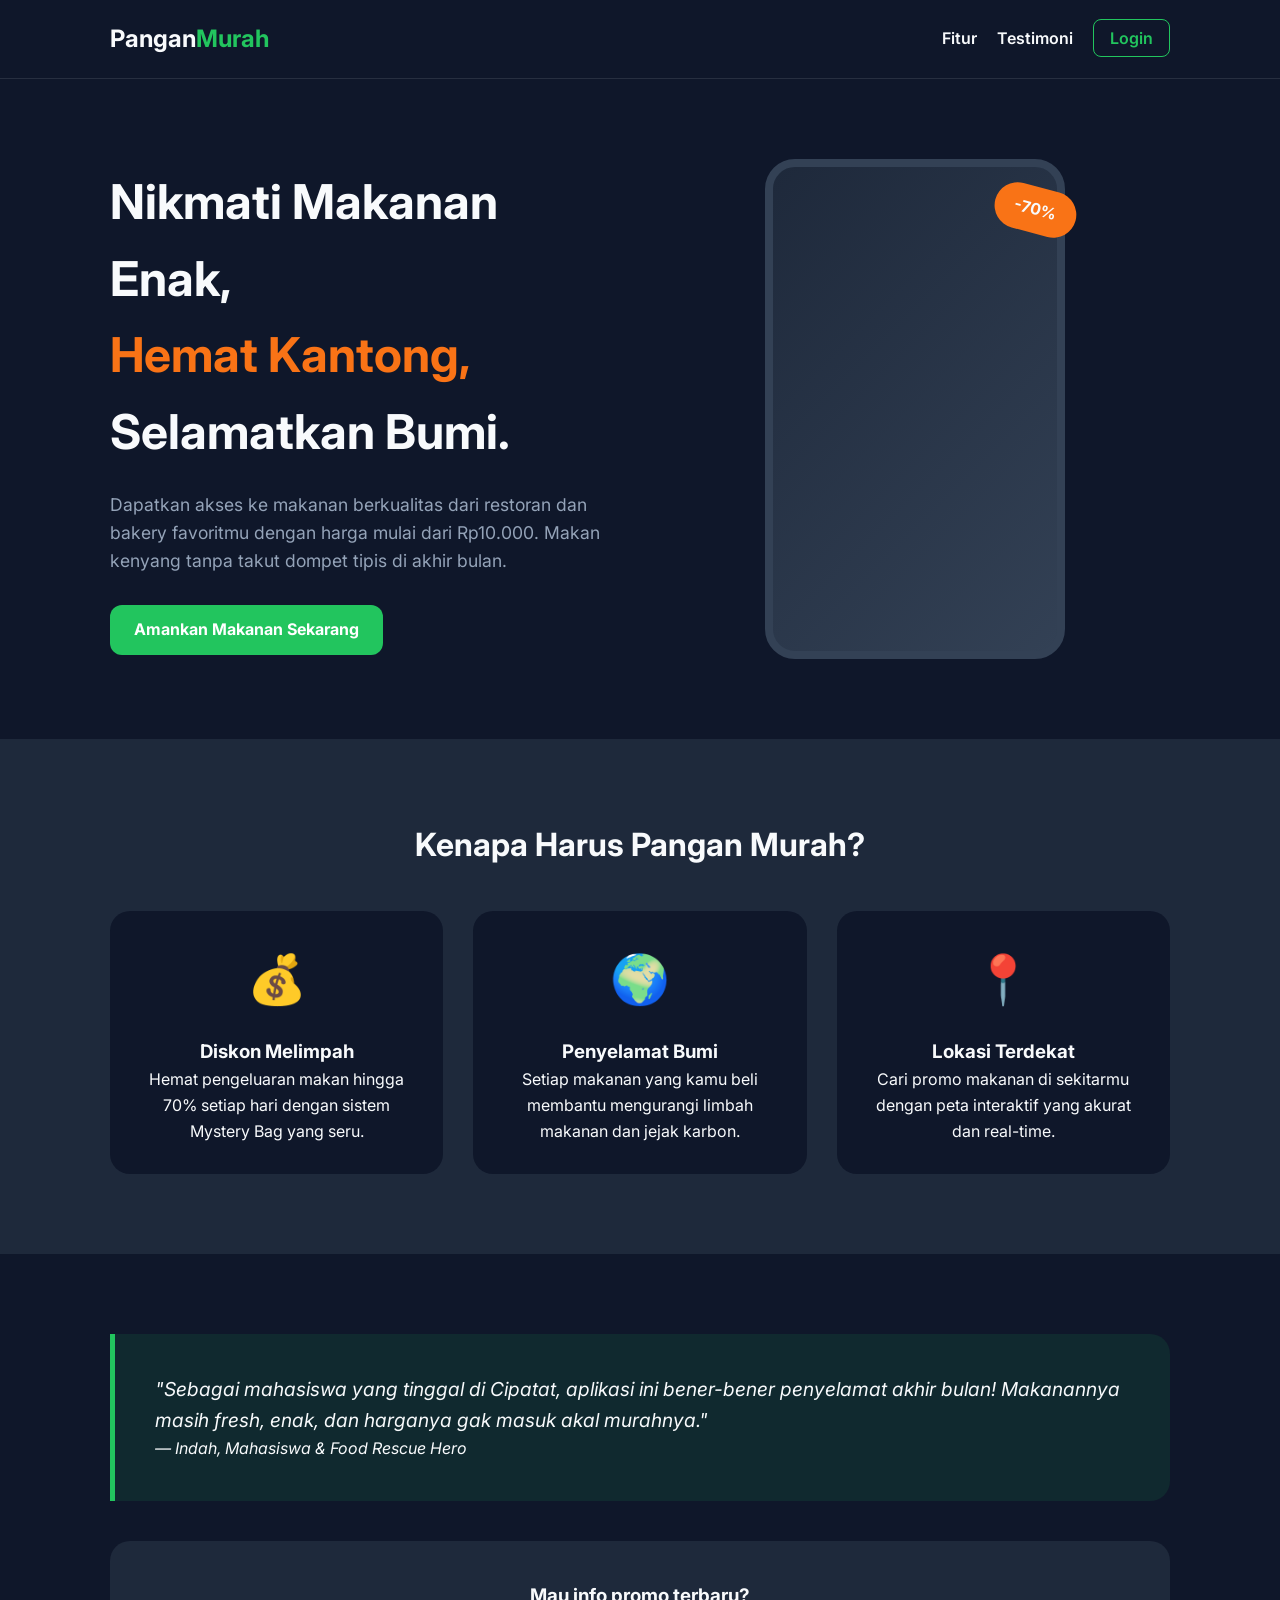
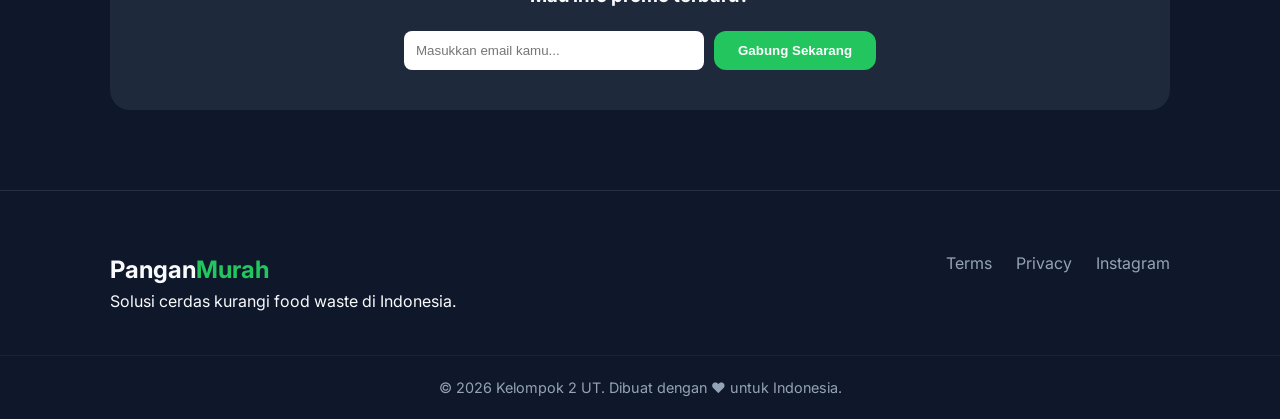
==== index.html @ 74a09ad0 "first commit" ====
<!DOCTYPE html>
<html lang="id">
<head>
    <meta charset="UTF-8">
    <meta name="viewport" content="width=device-width, initial-scale=1.0">
    <title>Pangan Murah | Makan Enak, Hemat, Selamatkan Bumi</title>
    <meta name="description" content="Dapatkan makanan berkualitas dengan diskon hingga 70% dari toko favoritmu.">
    <link rel="preconnect" href="https://fonts.googleapis.com">
    <link rel="preconnect" href="https://fonts.gstatic.com" crossorigin>
    <link href="https://fonts.googleapis.com/css2?family=Inter:wght@400;600;700&display=swap" rel="stylesheet">
    <link rel="stylesheet" href="style.css">
</head>
<body>

    <header>
        <nav class="container">
            <div class="logo">Pangan<span>Murah</span></div>
            <ul>
                <li><a href="#features">Fitur</a></li>
                <li><a href="#testimoni">Testimoni</a></li>
                <li><a href="#" class="btn-outline">Login</a></li>
            </ul>
        </nav>
    </header>

    <main>
        <section class="hero container">
            <div class="hero-content">
                <h1>Nikmati Makanan Enak, <br><span>Hemat Kantong,</span> Selamatkan Bumi.</h1>
                <p>Dapatkan akses ke makanan berkualitas dari restoran dan bakery favoritmu dengan harga mulai dari Rp10.000. Makan kenyang tanpa takut dompet tipis di akhir bulan.</p>
                <div class="hero-cta">
                    <a href="#" class="btn-primary">Amankan Makanan Sekarang</a>
                </div>
            </div>
            <div class="hero-image">
                <div class="image-mockup">
                    <div class="badge-discount">-70%</div>
                </div>
            </div>
        </section>

        <section id="features" class="features-bg">
            <div class="container text-center">
                <h2>Kenapa Harus Pangan Murah?</h2>
                <div class="features-grid">
                    <article class="feature-card">
                        <div class="icon">💰</div>
                        <h3>Diskon Melimpah</h3>
                        <p>Hemat pengeluaran makan hingga 70% setiap hari dengan sistem Mystery Bag yang seru.</p>
                    </article>
                    <article class="feature-card">
                        <div class="icon">🌍</div>
                        <h3>Penyelamat Bumi</h3>
                        <p>Setiap makanan yang kamu beli membantu mengurangi limbah makanan dan jejak karbon.</p>
                    </article>
                    <article class="feature-card">
                        <div class="icon">📍</div>
                        <h3>Lokasi Terdekat</h3>
                        <p>Cari promo makanan di sekitarmu dengan peta interaktif yang akurat dan real-time.</p>
                    </article>
                </div>
            </div>
        </section>

        <section id="testimoni" class="container testimonial-section">
            <div class="testimonial-card">
                <p>"Sebagai mahasiswa yang tinggal di Cipatat, aplikasi ini bener-bener penyelamat akhir bulan! Makanannya masih fresh, enak, dan harganya gak masuk akal murahnya."</p>
                <cite>— Indah, Mahasiswa & Food Rescue Hero</cite>
            </div>
            
            <div class="cta-form">
                <h3>Mau info promo terbaru?</h3>
                <form action="#">
                    <input type="email" placeholder="Masukkan email kamu..." required>
                    <button type="submit" class="btn-primary">Gabung Sekarang</button>
                </form>
            </div>
        </section>
    </main>

    <footer>
        <div class="container footer-content">
            <div class="footer-info">
                <p class="logo">Pangan<span>Murah</span></p>
                <p>Solusi cerdas kurangi food waste di Indonesia.</p>
            </div>
            <div class="footer-links">
                <a href="#">Terms</a>
                <a href="#">Privacy</a>
                <a href="#">Instagram</a>
            </div>
        </div>
        <div class="copyright text-center">
            &copy; 2026 Kelompok 2 UT. Dibuat dengan ❤️ untuk Indonesia.
        </div>
    </footer>

</body>
</html>
---- style.css ----
/* --- Root Variables (Design System) --- */
:root {
    --primary: #22C55E;   /* Rescue Green */
    --secondary: #F97316; /* Fresh Orange */
    --dark: #0F172A;      /* Charcoal */
    --surface: #1E293B;   /* Slate */
    --text-light: #F8FAFC;
    --text-muted: #94A3B8;
}

/* --- Basic Reset --- */
* {
    margin: 0;
    padding: 0;
    box-sizing: border-box; 
}

html {
    scroll-behavior: smooth;
}

body {
    font-family: 'Inter', sans-serif;
    background-color: var(--dark);
    color: var(--text-light);
    line-height: 1.6;
}

.container {
    max-width: 1100px;
    margin: 0 auto;
    padding: 0 20px;
}

.text-center { text-align: center; }

/* --- Navigation --- */
header {
    padding: 20px 0;
    border-bottom: 1px solid rgba(255,255,255,0.1);
}

nav {
    display: flex;
    justify-content: space-between;
    align-items: center;
}

.logo {
    font-size: 1.5rem;
    font-weight: 700;
}

.logo span { color: var(--primary); }

nav ul {
    display: flex;
    list-style: none;
    gap: 20px;
}

nav a {
    color: var(--text-light);
    text-decoration: none;
    font-weight: 600;
}

/* --- Buttons --- */
.btn-primary {
    background-color: var(--primary);
    color: white;
    padding: 12px 24px;
    border-radius: 12px;
    text-decoration: none;
    font-weight: 700;
    display: inline-block;
    transition: 0.3s;
    border: none;
}

.btn-primary:hover { background-color: #16a34a; }

.btn-outline {
    border: 1px solid var(--primary);
    color: var(--primary);
    padding: 8px 16px;
    border-radius: 8px;
    text-decoration: none;
}

/* --- Hero Section --- */
.hero {
    display: flex;
    align-items: center;
    padding: 80px 20px;
    gap: 40px;
    flex-wrap: wrap;
}

.hero-content { flex: 1; min-width: 300px; }

.hero-content h1 {
    font-size: 3rem;
    margin-bottom: 20px;
}

.hero-content h1 span { color: var(--secondary); }

.hero-content p {
    font-size: 1.1rem;
    color: var(--text-muted);
    margin-bottom: 30px;
}

.hero-image {
    flex: 1;
    display: flex;
    justify-content: center;
}

.image-mockup {
    width: 300px;
    height: 500px;
    background: linear-gradient(135deg, var(--surface), #334155);
    border-radius: 30px;
    position: relative;
    border: 8px solid #334155;
}

.badge-discount {
    position: absolute;
    top: 20px;
    right: -20px;
    background: var(--secondary);
    padding: 10px 20px;
    border-radius: 50px;
    font-weight: bold;
    transform: rotate(15deg);
}

/* --- Features Section --- */
.features-bg {
    background-color: var(--surface);
    padding: 80px 0;
}

h2 { font-size: 2rem; margin-bottom: 40px; }

.features-grid {
    display: grid;
    grid-template-columns: repeat(auto-fit, minmax(250px, 1fr));
    gap: 30px;
}

.feature-card {
    background: var(--dark);
    padding: 30px;
    border-radius: 20px;
    transition: transform 0.3s;
}

.feature-card:hover { transform: translateY(-10px); }

.feature-card .icon { font-size: 3rem; margin-bottom: 20px; }

/* --- Testimonial & Form --- */
.testimonial-section { padding: 80px 20px; }

.testimonial-card {
    background: rgba(34, 197, 94, 0.1);
    border-left: 5px solid var(--primary);
    padding: 40px;
    margin-bottom: 40px;
    border-radius: 0 20px 20px 0;
}

.testimonial-card p { font-style: italic; font-size: 1.2rem; }

.cta-form {
    background: var(--surface);
    padding: 40px;
    border-radius: 20px;
    text-align: center;
}

.cta-form form {
    margin-top: 20px;
    display: flex;
    gap: 10px;
    justify-content: center;
    flex-wrap: wrap;
}

.cta-form input {
    padding: 12px;
    border-radius: 8px;
    border: none;
    width: 300px;
}

/* --- Footer --- */
footer {
    border-top: 1px solid rgba(255,255,255,0.1);
    padding: 60px 0 20px;
}

.footer-content {
    display: flex;
    justify-content: space-between;
    flex-wrap: wrap;
    gap: 30px;
    margin-bottom: 40px;
}

.footer-links a {
    color: var(--text-muted);
    text-decoration: none;
    margin-left: 20px;
}

.copyright {
    border-top: 1px solid rgba(255,255,255,0.05);
    padding-top: 20px;
    color: var(--text-muted);
    font-size: 0.9rem;
}

/* --- Responsive Layout (Media Query) --- */
@media (max-width: 768px) {
    .hero-content h1 { font-size: 2rem; }
    nav ul { display: none; } /* Mobile Menu simple */
    .hero { padding: 40px 20px; text-align: center; }
    .footer-content { justify-content: center; text-align: center; }
}
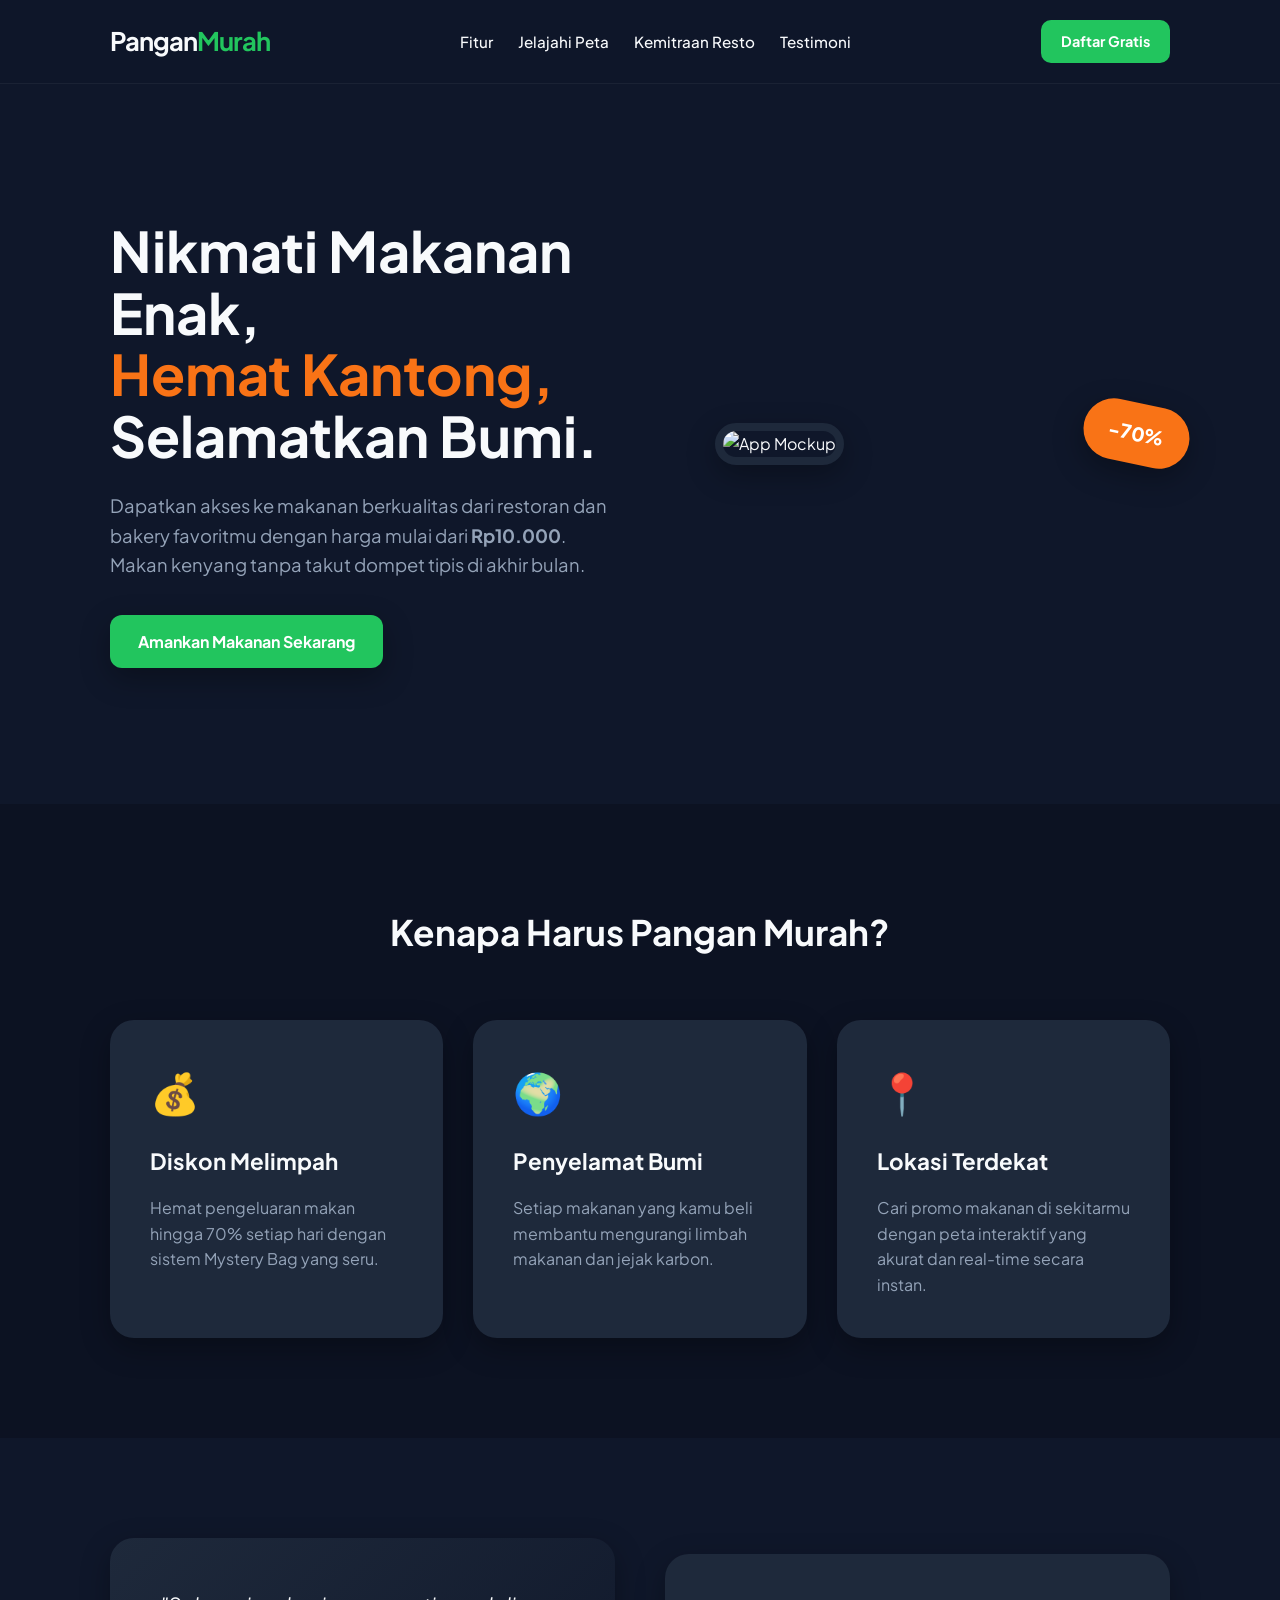
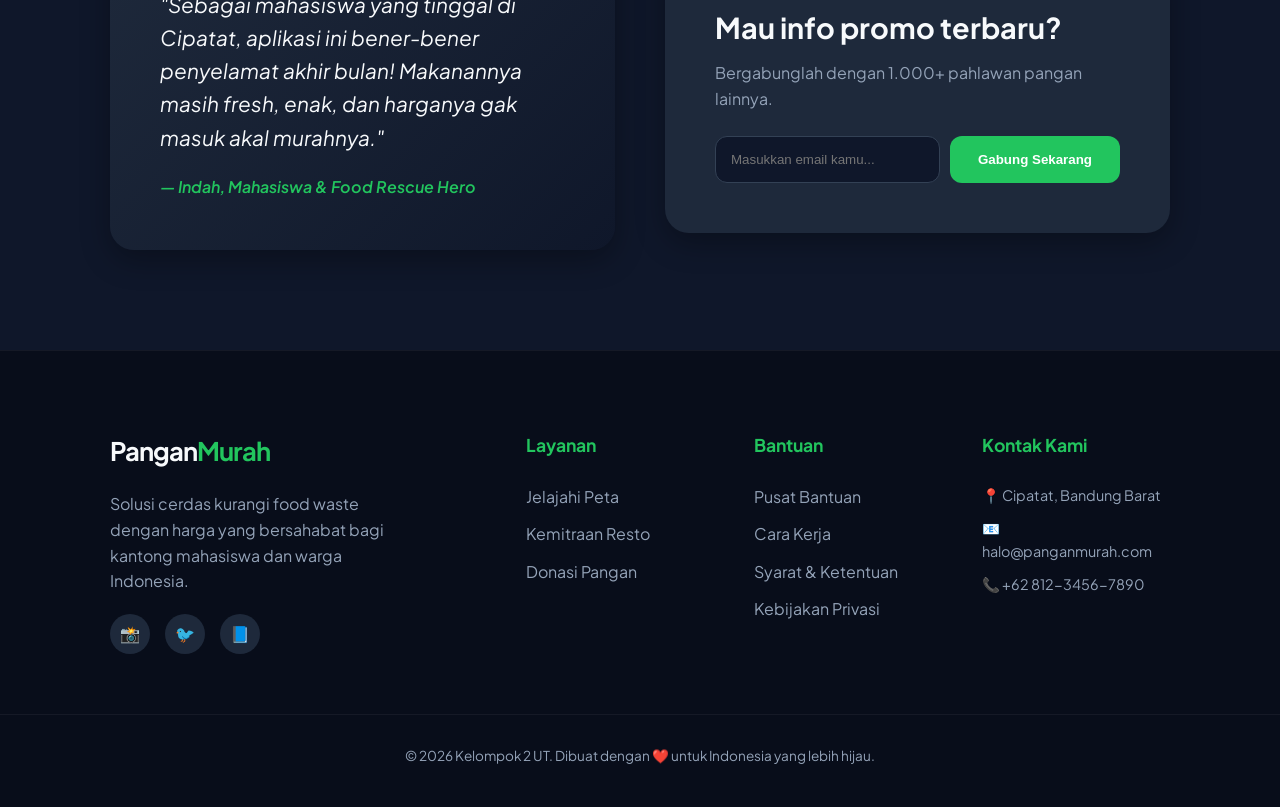
==== commit 5896eb31: "update landing page" ====
--- a/index.html
+++ b/index.html
@@ -4,73 +4,76 @@
     <meta charset="UTF-8">
     <meta name="viewport" content="width=device-width, initial-scale=1.0">
     <title>Pangan Murah | Makan Enak, Hemat, Selamatkan Bumi</title>
-    <meta name="description" content="Dapatkan makanan berkualitas dengan diskon hingga 70% dari toko favoritmu.">
+    <meta name="description" content="Solusi cerdas penyelamat makanan surplus untuk mahasiswa dan pahlawan lingkungan.">
     <link rel="preconnect" href="https://fonts.googleapis.com">
     <link rel="preconnect" href="https://fonts.gstatic.com" crossorigin>
-    <link href="https://fonts.googleapis.com/css2?family=Inter:wght@400;600;700&display=swap" rel="stylesheet">
+    <link href="https://fonts.googleapis.com/css2?family=Plus+Jakarta+Sans:wght@400;600;700&display=swap" rel="stylesheet">
     <link rel="stylesheet" href="style.css">
 </head>
 <body>
-
     <header>
         <nav class="container">
             <div class="logo">Pangan<span>Murah</span></div>
-            <ul>
+            <ul class="nav-links">
                 <li><a href="#features">Fitur</a></li>
+                <li><a href="map.html">Jelajahi Peta</a></li>
+                <li><a href="partnership.html">Kemitraan Resto</a></li>
                 <li><a href="#testimoni">Testimoni</a></li>
-                <li><a href="#" class="btn-outline">Login</a></li>
             </ul>
+            <div class="nav-auth">
+                <a href="register.html" class="btn-primary">Daftar Gratis</a>
+            </div>
         </nav>
     </header>
 
     <main>
         <section class="hero container">
             <div class="hero-content">
-                <h1>Nikmati Makanan Enak, <br><span>Hemat Kantong,</span> Selamatkan Bumi.</h1>
-                <p>Dapatkan akses ke makanan berkualitas dari restoran dan bakery favoritmu dengan harga mulai dari Rp10.000. Makan kenyang tanpa takut dompet tipis di akhir bulan.</p>
+                <h1>Nikmati Makanan Enak, <br><span class="highlight">Hemat Kantong,</span> Selamatkan Bumi.</h1>
+                <p>Dapatkan akses ke makanan berkualitas dari restoran dan bakery favoritmu dengan harga mulai dari <strong>Rp10.000</strong>. Makan kenyang tanpa takut dompet tipis di akhir bulan.</p>
                 <div class="hero-cta">
-                    <a href="#" class="btn-primary">Amankan Makanan Sekarang</a>
+                    <a href="#" class="btn-primary shadow">Amankan Makanan Sekarang</a>
                 </div>
             </div>
             <div class="hero-image">
-                <div class="image-mockup">
-                    <div class="badge-discount">-70%</div>
-                </div>
+                <img src="https://images.unsplash.com/photo-1512152272829-e3139592d56f?auto=format&fit=crop&w=500&q=80" alt="App Mockup" class="main-img shadow">
+                <div class="badge-discount shadow">-70%</div>
             </div>
         </section>
 
         <section id="features" class="features-bg">
             <div class="container text-center">
-                <h2>Kenapa Harus Pangan Murah?</h2>
+                <h2 class="section-title">Kenapa Harus Pangan Murah?</h2>
                 <div class="features-grid">
-                    <article class="feature-card">
+                    <article class="feature-card shadow">
                         <div class="icon">💰</div>
                         <h3>Diskon Melimpah</h3>
                         <p>Hemat pengeluaran makan hingga 70% setiap hari dengan sistem Mystery Bag yang seru.</p>
                     </article>
-                    <article class="feature-card">
+                    <article class="feature-card shadow">
                         <div class="icon">🌍</div>
                         <h3>Penyelamat Bumi</h3>
                         <p>Setiap makanan yang kamu beli membantu mengurangi limbah makanan dan jejak karbon.</p>
                     </article>
-                    <article class="feature-card">
+                    <article class="feature-card shadow">
                         <div class="icon">📍</div>
                         <h3>Lokasi Terdekat</h3>
-                        <p>Cari promo makanan di sekitarmu dengan peta interaktif yang akurat dan real-time.</p>
+                        <p>Cari promo makanan di sekitarmu dengan peta interaktif yang akurat dan real-time secara instan.</p>
                     </article>
                 </div>
             </div>
         </section>
 
         <section id="testimoni" class="container testimonial-section">
-            <div class="testimonial-card">
+            <div class="testimonial-card shadow">
                 <p>"Sebagai mahasiswa yang tinggal di Cipatat, aplikasi ini bener-bener penyelamat akhir bulan! Makanannya masih fresh, enak, dan harganya gak masuk akal murahnya."</p>
                 <cite>— Indah, Mahasiswa & Food Rescue Hero</cite>
             </div>
             
-            <div class="cta-form">
+            <div class="cta-form shadow">
                 <h3>Mau info promo terbaru?</h3>
-                <form action="#">
+                <p>Bergabunglah dengan 1.000+ pahlawan pangan lainnya.</p>
+                <form action="#" class="form-group">
                     <input type="email" placeholder="Masukkan email kamu..." required>
                     <button type="submit" class="btn-primary">Gabung Sekarang</button>
                 </form>
@@ -79,21 +82,47 @@
     </main>
 
     <footer>
-        <div class="container footer-content">
-            <div class="footer-info">
-                <p class="logo">Pangan<span>Murah</span></p>
-                <p>Solusi cerdas kurangi food waste di Indonesia.</p>
-            </div>
-            <div class="footer-links">
-                <a href="#">Terms</a>
-                <a href="#">Privacy</a>
-                <a href="#">Instagram</a>
+    <div class="container footer-grid">
+        <div class="footer-brand">
+            <div class="logo">Pangan<span>Murah</span></div>
+            <p>Solusi cerdas kurangi food waste dengan harga yang bersahabat bagi kantong mahasiswa dan warga Indonesia.</p>
+            <div class="social-icons">
+                <a href="#"><span>📸</span></a> <a href="#"><span>🐦</span></a>
+                <a href="#"><span>📘</span></a>
             </div>
         </div>
-        <div class="copyright text-center">
-            &copy; 2026 Kelompok 2 UT. Dibuat dengan ❤️ untuk Indonesia.
+
+        <div class="footer-links-group">
+            <h4>Layanan</h4>
+            <ul>
+                <li><a href="map.html">Jelajahi Peta</a></li>
+                <li><a href="partnership.html">Kemitraan Resto</a></li>
+                <li><a href="#">Donasi Pangan</a></li>
+            </ul>
         </div>
-    </footer>
+
+        <div class="footer-links-group">
+            <h4>Bantuan</h4>
+            <ul>
+                <li><a href="#">Pusat Bantuan</a></li>
+                <li><a href="#">Cara Kerja</a></li>
+                <li><a href="#">Syarat & Ketentuan</a></li>
+                <li><a href="#">Kebijakan Privasi</a></li>
+            </ul>
+        </div>
+
+        <div class="footer-links-group">
+            <h4>Kontak Kami</h4>
+            <p>📍 Cipatat, Bandung Barat</p>
+            <p>📧 halo@panganmurah.com</p>
+            <p>📞 +62 812-3456-7890</p>
+        </div>
+    </div>
+
+    <div class="footer-bottom text-center">
+        <p>&copy; 2026 Kelompok 2 UT. Dibuat dengan ❤️ untuk Indonesia yang lebih hijau.</p>
+    </div>
+</footer>
 
 </body>
 </html>
--- a/style.css
+++ b/style.css
@@ -1,9 +1,9 @@
-/* --- Root Variables (Design System) --- */
+/* --- Root Variables (Design System Pangan Murah) --- */
 :root {
     --primary: #22C55E;   /* Rescue Green */
     --secondary: #F97316; /* Fresh Orange */
-    --dark: #0F172A;      /* Charcoal */
-    --surface: #1E293B;   /* Slate */
+    --dark: #0F172A;      /* Dark Slate */
+    --surface: #1E293B;   /* Card Background */
     --text-light: #F8FAFC;
     --text-muted: #94A3B8;
 }
@@ -12,7 +12,7 @@
 * {
     margin: 0;
     padding: 0;
-    box-sizing: border-box; 
+    box-sizing: border-box;
 }
 
 html {
@@ -20,10 +20,11 @@
 }
 
 body {
-    font-family: 'Inter', sans-serif;
+    font-family: 'Plus Jakarta Sans', sans-serif;
     background-color: var(--dark);
     color: var(--text-light);
     line-height: 1.6;
+    overflow-x: hidden;
 }
 
 .container {
@@ -33,11 +34,16 @@
 }
 
 .text-center { text-align: center; }
+.shadow { box-shadow: 0 10px 30px rgba(0,0,0,0.3); }
 
 /* --- Navigation --- */
 header {
     padding: 20px 0;
-    border-bottom: 1px solid rgba(255,255,255,0.1);
+    background-color: rgba(15, 23, 42, 0.9);
+    position: sticky;
+    top: 0;
+    z-index: 1000;
+    border-bottom: 1px solid rgba(255,255,255,0.05);
 }
 
 nav {
@@ -46,189 +52,431 @@
     align-items: center;
 }
 
+/* Container Navigasi */
+nav {
+    display: flex;
+    justify-content: space-between;
+    align-items: center;
+    padding: 15px 0;
+}
+
+.nav-links {
+    display: flex;
+    list-style: none;
+    gap: 30px; /* Jarak antar menu */
+}
+
+.nav-links a {
+    text-decoration: none;
+    color: var(--text-muted);
+    font-weight: 500;
+    font-size: 0.95rem;
+    transition: 0.3s;
+}
+
+.nav-links a:hover {
+    color: var(--primary);
+}
+
+/* Bagian Tombol Kanan */
+.nav-auth {
+    display: flex;
+    align-items: center;
+    gap: 15px;
+}
+
+.btn-login {
+    text-decoration: none;
+    color: white;
+    font-weight: 600;
+    padding: 10px 20px;
+    transition: 0.3s;
+}
+
+.btn-login:hover {
+    color: var(--primary);
+}
+
+/* Tombol Daftar di Navbar (Versi lebih kecil) */
+nav .btn-primary {
+    padding: 10px 20px;
+    font-size: 0.9rem;
+    border-radius: 10px;
+}
+
 .logo {
-    font-size: 1.5rem;
+    font-size: 1.6rem;
     font-weight: 700;
+    letter-spacing: -1px;
 }
 
 .logo span { color: var(--primary); }
 
-nav ul {
+.nav-links {
     display: flex;
     list-style: none;
-    gap: 20px;
-}
-
-nav a {
+    gap: 25px;
+    align-items: center;
+}
+
+.nav-links a {
     color: var(--text-light);
     text-decoration: none;
-    font-weight: 600;
-}
+    font-weight: 500;
+    font-size: 0.95rem;
+    transition: color 0.3s;
+}
+
+.nav-links a:hover { color: var(--primary); }
 
 /* --- Buttons --- */
 .btn-primary {
     background-color: var(--primary);
     color: white;
-    padding: 12px 24px;
+    padding: 14px 28px;
     border-radius: 12px;
     text-decoration: none;
     font-weight: 700;
     display: inline-block;
-    transition: 0.3s;
+    transition: all 0.3s;
     border: none;
-}
-
-.btn-primary:hover { background-color: #16a34a; }
+    cursor: pointer;
+}
+
+.btn-primary:hover {
+    background-color: #16a34a;
+    transform: translateY(-2px);
+}
 
 .btn-outline {
     border: 1px solid var(--primary);
     color: var(--primary);
-    padding: 8px 16px;
-    border-radius: 8px;
-    text-decoration: none;
+    padding: 10px 20px;
+    border-radius: 10px;
+    text-decoration: none;
+    transition: 0.3s;
+}
+
+.btn-outline:hover {
+    background-color: var(--primary);
+    color: white;
 }
 
 /* --- Hero Section --- */
 .hero {
     display: flex;
     align-items: center;
-    padding: 80px 20px;
-    gap: 40px;
-    flex-wrap: wrap;
-}
-
-.hero-content { flex: 1; min-width: 300px; }
+    padding: 100px 20px;
+    gap: 60px;
+    min-height: 80vh;
+}
+
+.hero-content { flex: 1.2; }
 
 .hero-content h1 {
-    font-size: 3rem;
-    margin-bottom: 20px;
-}
-
-.hero-content h1 span { color: var(--secondary); }
+    font-size: 3.5rem;
+    line-height: 1.1;
+    margin-bottom: 25px;
+}
+
+.highlight { color: var(--secondary); }
 
 .hero-content p {
-    font-size: 1.1rem;
-    color: var(--text-muted);
-    margin-bottom: 30px;
+    font-size: 1.15rem;
+    color: var(--text-muted);
+    margin-bottom: 35px;
+    max-width: 500px;
 }
 
 .hero-image {
     flex: 1;
-    display: flex;
-    justify-content: center;
-}
-
-.image-mockup {
-    width: 300px;
-    height: 500px;
-    background: linear-gradient(135deg, var(--surface), #334155);
-    border-radius: 30px;
     position: relative;
-    border: 8px solid #334155;
+}
+
+.main-img {
+    width: 100%;
+    border-radius: 24px;
+    border: 8px solid var(--surface);
 }
 
 .badge-discount {
     position: absolute;
-    top: 20px;
+    top: -20px;
     right: -20px;
     background: var(--secondary);
-    padding: 10px 20px;
+    color: white;
+    padding: 15px 25px;
     border-radius: 50px;
-    font-weight: bold;
-    transform: rotate(15deg);
+    font-weight: 800;
+    font-size: 1.2rem;
+    transform: rotate(12deg);
 }
 
 /* --- Features Section --- */
 .features-bg {
-    background-color: var(--surface);
-    padding: 80px 0;
-}
-
-h2 { font-size: 2rem; margin-bottom: 40px; }
+    background-color: #0c1222;
+    padding: 100px 0;
+}
+
+.section-title {
+    font-size: 2.2rem;
+    margin-bottom: 60px;
+}
 
 .features-grid {
     display: grid;
-    grid-template-columns: repeat(auto-fit, minmax(250px, 1fr));
+    grid-template-columns: repeat(auto-fit, minmax(280px, 1fr));
     gap: 30px;
 }
 
 .feature-card {
-    background: var(--dark);
-    padding: 30px;
-    border-radius: 20px;
+    background: var(--surface);
+    padding: 40px;
+    border-radius: 24px;
+    text-align: left;
     transition: transform 0.3s;
 }
 
-.feature-card:hover { transform: translateY(-10px); }
-
-.feature-card .icon { font-size: 3rem; margin-bottom: 20px; }
+.feature-card:hover {
+    transform: translateY(-10px);
+    border: 1px solid var(--primary);
+}
+
+.feature-card .icon {
+    font-size: 2.5rem;
+    margin-bottom: 20px;
+}
+
+.feature-card h3 {
+    margin-bottom: 15px;
+    font-size: 1.4rem;
+}
+
+.feature-card p {
+    color: var(--text-muted);
+}
 
 /* --- Testimonial & Form --- */
-.testimonial-section { padding: 80px 20px; }
+.testimonial-section {
+    padding: 100px 20px;
+    display: grid;
+    grid-template-columns: 1fr 1fr;
+    gap: 50px;
+    align-items: center;
+}
 
 .testimonial-card {
-    background: rgba(34, 197, 94, 0.1);
-    border-left: 5px solid var(--primary);
-    padding: 40px;
-    margin-bottom: 40px;
-    border-radius: 0 20px 20px 0;
-}
-
-.testimonial-card p { font-style: italic; font-size: 1.2rem; }
+    background: linear-gradient(135deg, var(--surface), var(--dark));
+    padding: 50px;
+    border-radius: 24px;
+    position: relative;
+}
+
+.testimonial-card p {
+    font-style: italic;
+    font-size: 1.3rem;
+    margin-bottom: 20px;
+}
+
+.testimonial-card cite {
+    color: var(--primary);
+    font-weight: 600;
+    display: block;
+}
 
 .cta-form {
     background: var(--surface);
-    padding: 40px;
-    border-radius: 20px;
-    text-align: center;
-}
-
-.cta-form form {
-    margin-top: 20px;
+    padding: 50px;
+    border-radius: 24px;
+}
+
+.cta-form h3 { font-size: 1.8rem; margin-bottom: 10px; }
+.cta-form p { color: var(--text-muted); margin-bottom: 25px; }
+
+.form-group {
     display: flex;
     gap: 10px;
+}
+
+.form-group input {
+    flex: 1;
+    padding: 15px;
+    border-radius: 12px;
+    border: 1px solid #334155;
+    background: #0f172a;
+    color: white;
+}
+
+/* --- Footer v2.0 Styling --- */
+footer {
+    background: #080d1a;
+    padding: 80px 0 40px;
+    border-top: 1px solid rgba(255, 255, 255, 0.05);
+    color: var(--text-light);
+}
+
+.footer-grid {
+    display: grid;
+    grid-template-columns: 2fr 1fr 1fr 1fr;
+    gap: 40px;
+    margin-bottom: 60px;
+}
+
+.footer-brand p {
+    color: var(--text-muted);
+    margin: 20px 0;
+    max-width: 300px;
+}
+
+.footer-links-group h4 {
+    font-size: 1.1rem;
+    margin-bottom: 25px;
+    color: var(--primary);
+}
+
+.footer-links-group ul {
+    list-style: none;
+    padding: 0;
+}
+
+.footer-links-group ul li {
+    margin-bottom: 12px;
+}
+
+.footer-links-group ul li a {
+    text-decoration: none;
+    color: var(--text-muted);
+    transition: 0.3s;
+}
+
+.footer-links-group ul li a:hover {
+    color: var(--primary);
+    padding-left: 5px;
+}
+
+.footer-links-group p {
+    color: var(--text-muted);
+    font-size: 0.9rem;
+    margin-bottom: 10px;
+}
+
+.social-icons {
+    display: flex;
+    gap: 15px;
+}
+
+.social-icons a {
+    text-decoration: none;
+    background: var(--surface);
+    width: 40px;
+    height: 40px;
+    display: flex;
+    align-items: center;
     justify-content: center;
-    flex-wrap: wrap;
-}
-
-.cta-form input {
-    padding: 12px;
-    border-radius: 8px;
-    border: none;
-    width: 300px;
-}
-
-/* --- Footer --- */
-footer {
-    border-top: 1px solid rgba(255,255,255,0.1);
-    padding: 60px 0 20px;
-}
-
-.footer-content {
-    display: flex;
-    justify-content: space-between;
-    flex-wrap: wrap;
-    gap: 30px;
-    margin-bottom: 40px;
-}
-
-.footer-links a {
-    color: var(--text-muted);
-    text-decoration: none;
-    margin-left: 20px;
-}
-
-.copyright {
-    border-top: 1px solid rgba(255,255,255,0.05);
-    padding-top: 20px;
-    color: var(--text-muted);
-    font-size: 0.9rem;
-}
-
-/* --- Responsive Layout (Media Query) --- */
+    border-radius: 50%;
+    transition: 0.3s;
+}
+
+.social-icons a:hover {
+    background: var(--primary);
+    transform: translateY(-3px);
+}
+
+.footer-bottom {
+    padding-top: 30px;
+    border-top: 1px solid rgba(255, 255, 255, 0.05);
+    font-size: 0.85rem;
+    color: var(--text-muted);
+}
+
+/* Responsive Mobile */
 @media (max-width: 768px) {
-    .hero-content h1 { font-size: 2rem; }
-    nav ul { display: none; } /* Mobile Menu simple */
-    .hero { padding: 40px 20px; text-align: center; }
-    .footer-content { justify-content: center; text-align: center; }
+    .footer-grid {
+        grid-template-columns: 1fr;
+        text-align: center;
+    }
+    .footer-brand p {
+        margin: 20px auto;
+    }
+    .social-icons {
+        justify-content: center;
+    }
+}
+
+/* --- Responsive (Mobile) --- */
+@media (max-width: 992px) {
+    .hero { flex-direction: column; text-align: center; padding: 60px 20px; }
+    .hero-content h1 { font-size: 2.5rem; }
+    .hero-content p { margin: 0 auto 30px; }
+    .testimonial-section { grid-template-columns: 1fr; }
+    .form-group { flex-direction: column; }
+    .nav-links { display: none; }
+}
+
+/* --- Optimized Responsive Breakpoints --- */
+
+/* Tablet & Mobile Landscape */
+@media (max-width: 992px) {
+    .hero {
+        flex-direction: column-reverse; /* Gambar di atas, teks di bawah */
+        text-align: center;
+        padding: 40px 20px;
+        gap: 30px;
+    }
+
+    .hero-content h1 {
+        font-size: 2.5rem;
+    }
+
+    .hero-content p {
+        margin: 0 auto 30px;
+    }
+
+    .testimonial-section {
+        grid-template-columns: 1fr; /* Menumpuk vertikal */
+        gap: 30px;
+    }
+
+    .nav-links {
+        display: none; /* Sembunyikan menu desktop, bisa diganti hamburger menu nanti */
+    }
+}
+
+/* Smartphone Portrait (Layar sangat kecil) */
+@media (max-width: 576px) {
+    .hero-content h1 {
+        font-size: 2rem;
+    }
+
+    .badge-discount {
+        padding: 8px 16px;
+        font-size: 1rem;
+        right: 10px;
+        top: 10px;
+    }
+
+    .form-group {
+        flex-direction: column; /* Input dan tombol jadi atas-bawah */
+    }
+
+    .form-group input {
+        width: 100%;
+    }
+
+    .feature-card {
+        padding: 25px;
+    }
+
+    .footer-content {
+        flex-direction: column;
+        text-align: center;
+    }
+
+    .footer-links {
+        margin-top: 20px;
+    }
+
+    .footer-links a {
+        margin: 0 10px;
+    }
 }
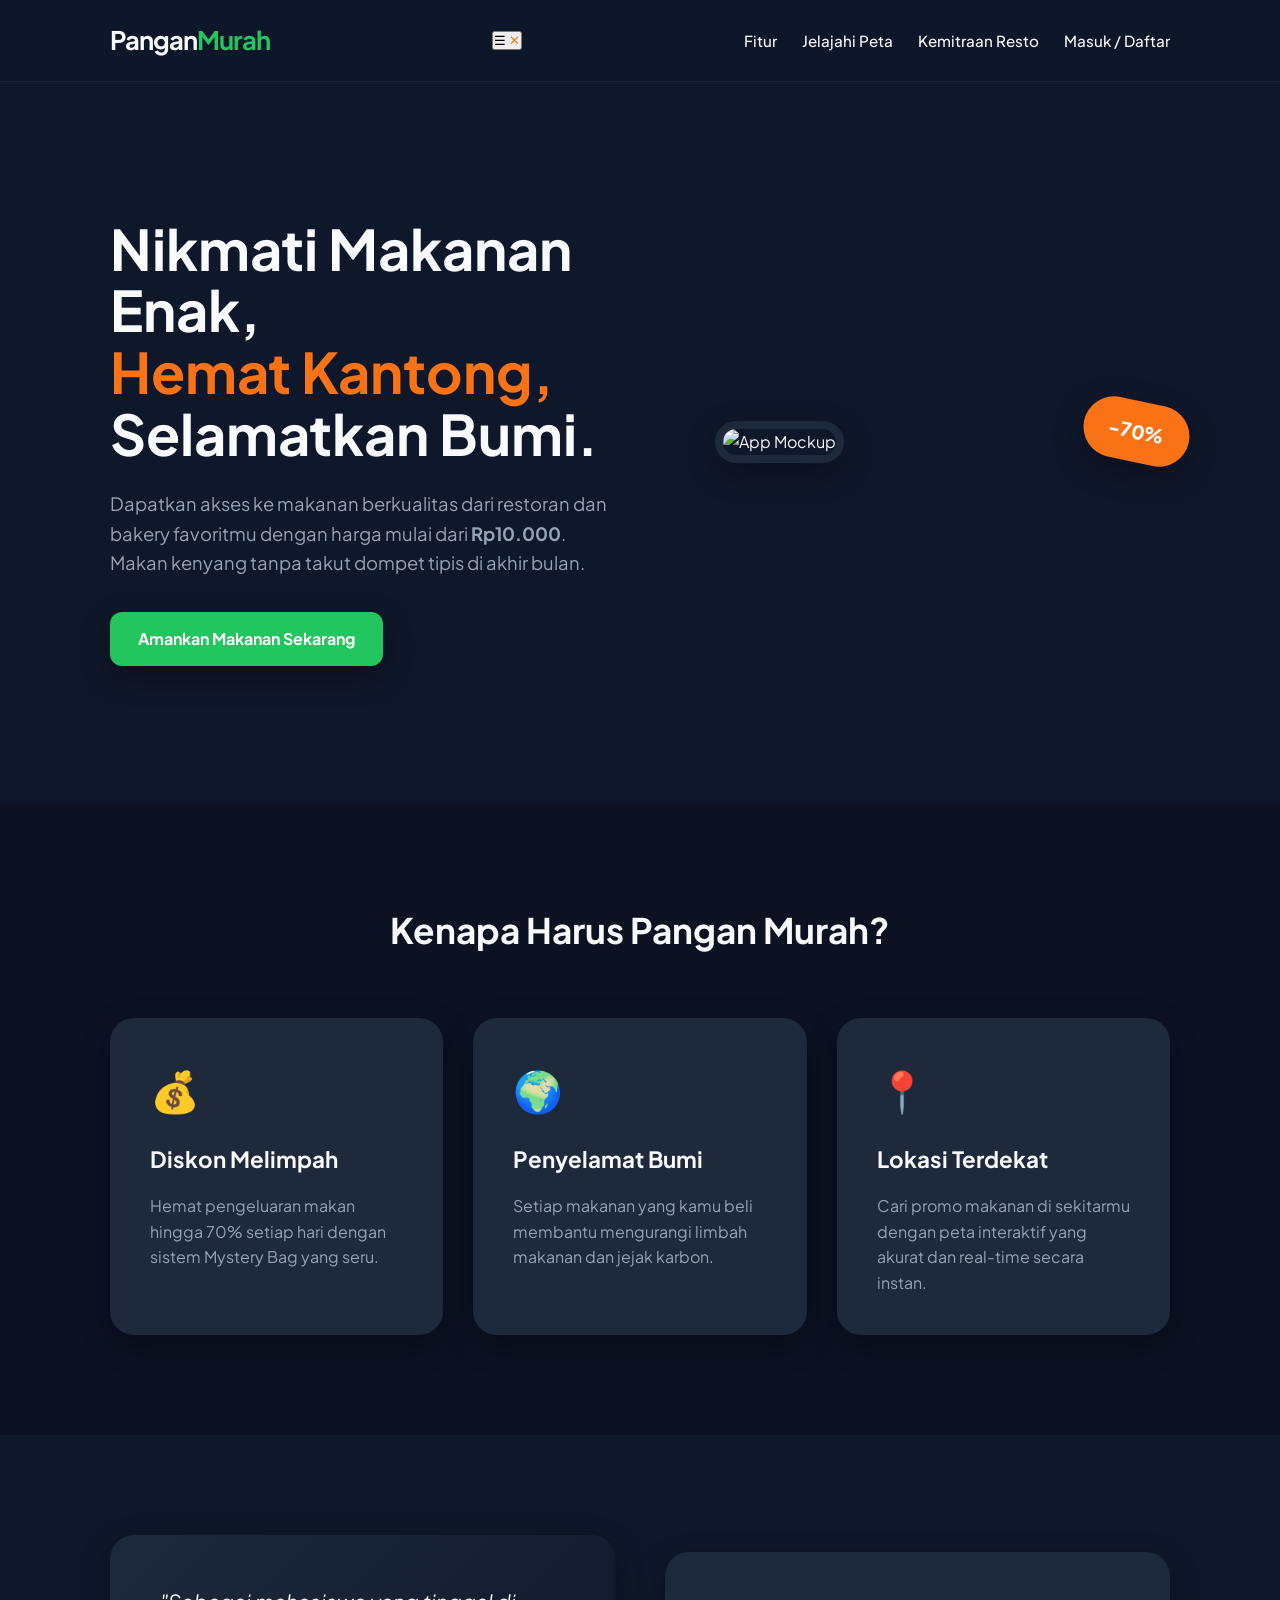
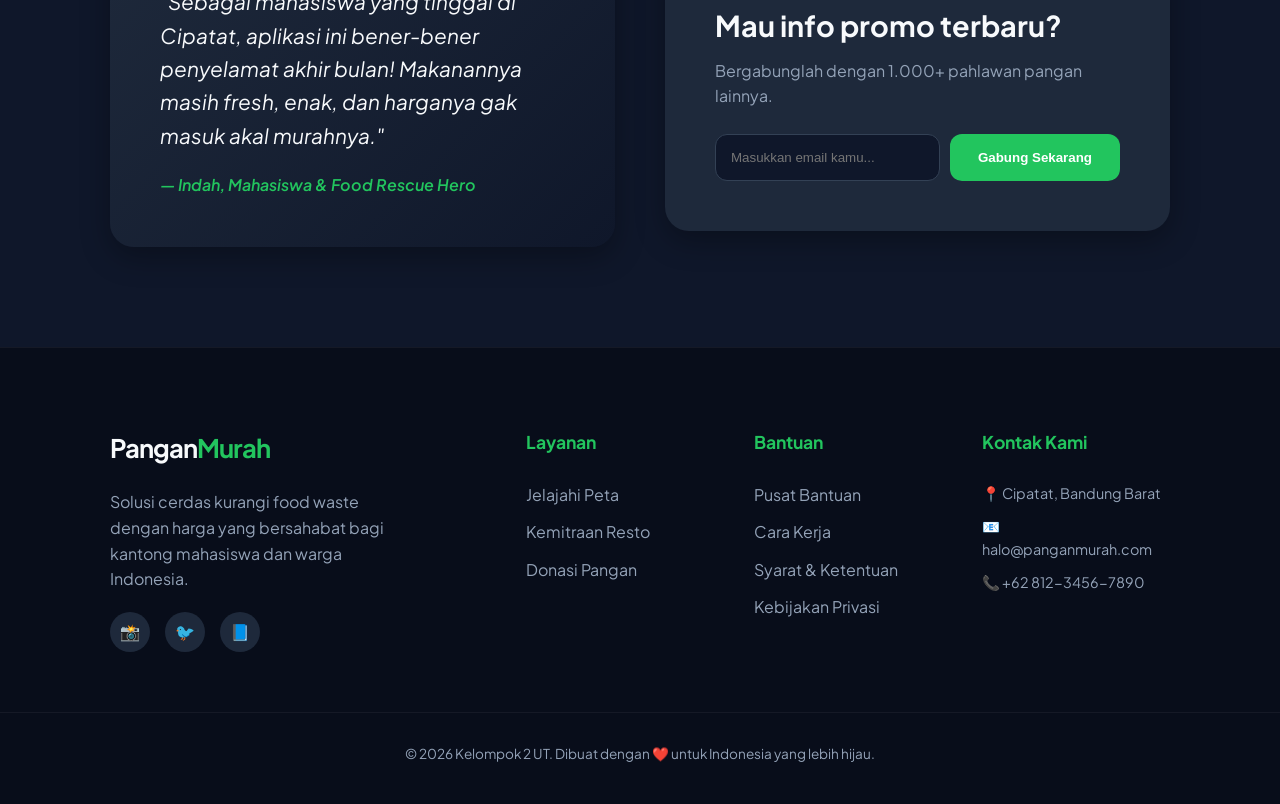
==== commit 0d6ec77b: "update kedua" ====
--- a/index.html
+++ b/index.html
@@ -12,18 +12,21 @@
 </head>
 <body>
     <header>
-        <nav class="container">
-            <div class="logo">Pangan<span>Murah</span></div>
-            <ul class="nav-links">
-                <li><a href="#features">Fitur</a></li>
-                <li><a href="map.html">Jelajahi Peta</a></li>
-                <li><a href="partnership.html">Kemitraan Resto</a></li>
-                <li><a href="#testimoni">Testimoni</a></li>
-            </ul>
-            <div class="nav-auth">
-                <a href="register.html" class="btn-primary">Daftar Gratis</a>
-            </div>
-        </nav>
+    <nav class="container nav-wrapper">
+        <div class="logo">Pangan<span>Murah</span></div>
+        
+        <button class="menu-toggle" @click="isMenuOpen = !isMenuOpen">
+            <span v-if="!isMenuOpen">☰</span>
+            <span v-else style="color: var(--secondary)">✕</span>
+        </button>
+
+        <ul class="nav-links" :class="{ 'active': isMenuOpen }">
+            <li><a href="#features" @click="isMenuOpen = false">Fitur</a></li>
+            <li><a href="pages/map.html">Jelajahi Peta</a></li>
+            <li><a href="pages/partnership.html">Kemitraan Resto</a></li>
+            <li><a href="pages/login.html" class="mobile-login-btn">Masuk / Daftar</a></li>
+        </ul>
+    </nav>
     </header>
 
     <main>
--- a/style.css
+++ b/style.css
@@ -442,41 +442,70 @@
     }
 }
 
-/* Smartphone Portrait (Layar sangat kecil) */
-@media (max-width: 576px) {
+/* Perbaikan Navigasi Mobile agar tidak Tabrakan */
+@media (max-width: 480px) {
+    .nav-wrapper {
+        display: flex;
+        justify-content: space-between;
+        align-items: center;
+        padding: 15px 20px;
+        position: relative;
+    }
+
+    /* Sembunyikan tombol Daftar yang nabrak di pojok kanan atas */
+    .nav-auth {
+        display: none !important;
+    }
+
+    /* Ukuran Logo yang pas di HP */
+    .logo {
+        font-size: 1.3rem !important;
+        z-index: 1002;
+    }
+
+    /* Tombol Hamburger */
+    .menu-toggle {
+        display: block;
+        background: none;
+        border: none;
+        color: white;
+        font-size: 1.8rem;
+        cursor: pointer;
+        z-index: 1002;
+    }
+
+    /* Daftar Menu Dropdown / Slide */
+    .nav-links {
+        position: fixed;
+        top: 0;
+        right: -100%; /* Sembunyi di kanan */
+        width: 80%;
+        height: 100vh;
+        background: #1e293b; /* Warna solid agar tidak transparan */
+        flex-direction: column;
+        justify-content: center;
+        align-items: center;
+        gap: 30px;
+        transition: 0.4s ease-in-out;
+        box-shadow: -10px 0 30px rgba(0,0,0,0.5);
+        z-index: 1001;
+    }
+
+    .nav-links.active {
+        right: 0; /* Muncul ke layar */
+    }
+
+    .mobile-login-btn {
+        background: var(--primary);
+        color: white !important;
+        padding: 10px 30px;
+        border-radius: 10px;
+        margin-top: 10px;
+    }
+
+    /* Perbaikan Hero Section (Teks agar tidak terpotong) */
     .hero-content h1 {
-        font-size: 2rem;
-    }
-
-    .badge-discount {
-        padding: 8px 16px;
-        font-size: 1rem;
-        right: 10px;
-        top: 10px;
-    }
-
-    .form-group {
-        flex-direction: column; /* Input dan tombol jadi atas-bawah */
-    }
-
-    .form-group input {
-        width: 100%;
-    }
-
-    .feature-card {
-        padding: 25px;
-    }
-
-    .footer-content {
-        flex-direction: column;
-        text-align: center;
-    }
-
-    .footer-links {
+        font-size: 1.8rem !important;
         margin-top: 20px;
     }
-
-    .footer-links a {
-        margin: 0 10px;
-    }
 }
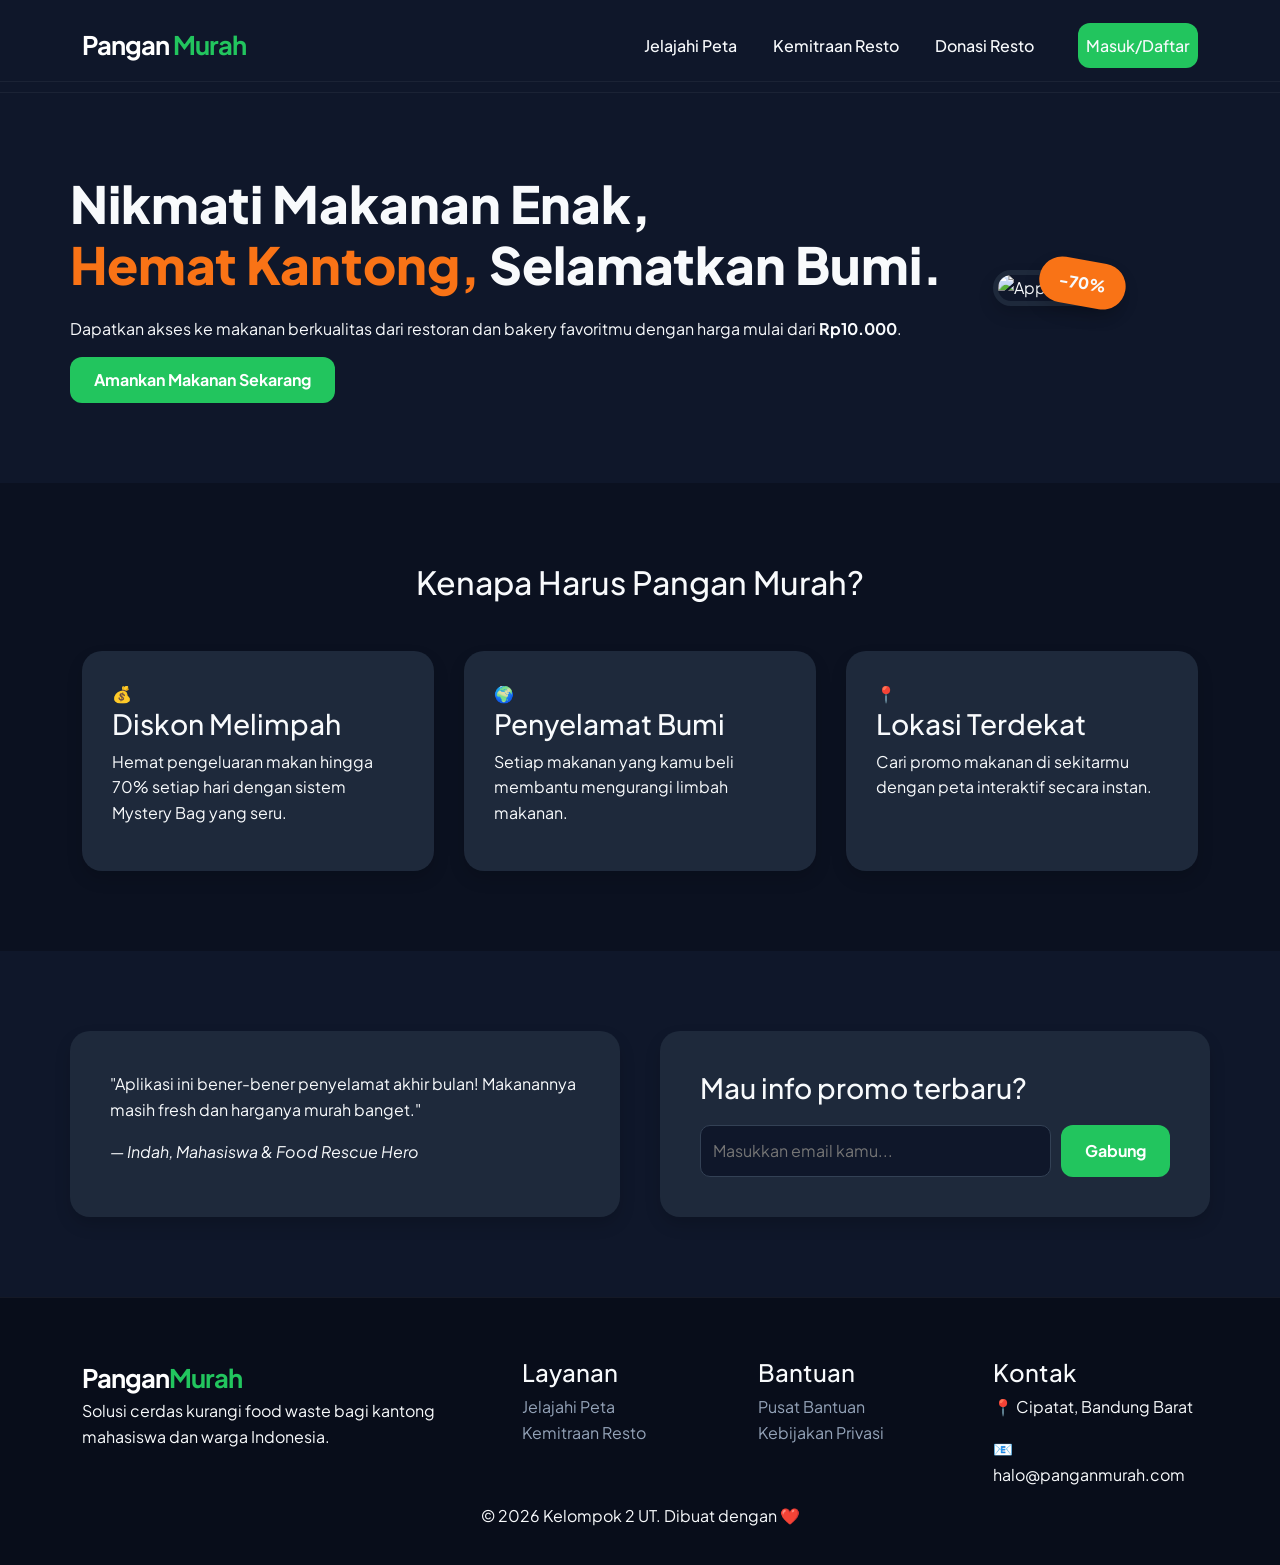
==== commit f4f5afe7: "update kali kali" ====
--- a/index.html
+++ b/index.html
@@ -1,41 +1,56 @@
-<!DOCTYPE html>
-<html lang="id">
+<!doctype html>
+<html lang="en">
 <head>
-    <meta charset="UTF-8">
-    <meta name="viewport" content="width=device-width, initial-scale=1.0">
-    <title>Pangan Murah | Makan Enak, Hemat, Selamatkan Bumi</title>
-    <meta name="description" content="Solusi cerdas penyelamat makanan surplus untuk mahasiswa dan pahlawan lingkungan.">
+    <meta charset="utf-8">
+    <meta name="viewport" content="width=device-width, initial-scale=1">
+    <title>Pangan Murah - Solusi Cerdas Kurangi Food Waste</title>
+    
+    <link href="https://cdn.jsdelivr.net/npm/bootstrap@5.3.0/dist/css/bootstrap.min.css" rel="stylesheet">
+    
     <link rel="preconnect" href="https://fonts.googleapis.com">
     <link rel="preconnect" href="https://fonts.gstatic.com" crossorigin>
     <link href="https://fonts.googleapis.com/css2?family=Plus+Jakarta+Sans:wght@400;600;700&display=swap" rel="stylesheet">
+    
     <link rel="stylesheet" href="style.css">
 </head>
 <body>
-    <header>
-    <nav class="container nav-wrapper">
-        <div class="logo">Pangan<span>Murah</span></div>
-        
-        <button class="menu-toggle" @click="isMenuOpen = !isMenuOpen">
-            <span v-if="!isMenuOpen">☰</span>
-            <span v-else style="color: var(--secondary)">✕</span>
-        </button>
 
-        <ul class="nav-links" :class="{ 'active': isMenuOpen }">
-            <li><a href="#features" @click="isMenuOpen = false">Fitur</a></li>
-            <li><a href="pages/map.html">Jelajahi Peta</a></li>
-            <li><a href="pages/partnership.html">Kemitraan Resto</a></li>
-            <li><a href="pages/login.html" class="mobile-login-btn">Masuk / Daftar</a></li>
-        </ul>
-    </nav>
+    <header class="navbar-dark-custom sticky-top">
+        <nav class="navbar navbar-expand-lg navbar-dark navbar-dark-custom">
+            <div class="container">
+                <a class="navbar-brand logo-custom" href="#">Pangan <span>Murah</span></a>
+                
+                <button class="navbar-toggler" type="button" data-bs-toggle="collapse" data-bs-target="#navbarNav" aria-controls="navbarNav" aria-expanded="false" aria-label="Toggle navigation">
+                    <span class="navbar-toggler-icon"></span>
+                </button>
+
+                <div class="collapse navbar-collapse" id="navbarNav">
+                    <ul class="navbar-nav ms-auto align-items-center">
+                        <li class="nav-item">
+                            <a class="nav-link" href="map.html">Jelajahi Peta</a>
+                        </li>
+                        <li class="nav-item">
+                            <a class="nav-link" href="partnership.html">Kemitraan Resto</a>
+                        </li>
+                        <li class="nav-item">
+                            <a class="nav-link" href="donation.html">Donasi Resto</a>
+                        </li>
+                        <li class="nav-item ms-lg-3">
+                            <a class="nav-link btn-primary-custom" href="login.html">Masuk/Daftar</a>
+                        </li>
+                    </ul>
+                </div>
+            </div>
+        </nav>
     </header>
 
     <main>
         <section class="hero container">
             <div class="hero-content">
                 <h1>Nikmati Makanan Enak, <br><span class="highlight">Hemat Kantong,</span> Selamatkan Bumi.</h1>
-                <p>Dapatkan akses ke makanan berkualitas dari restoran dan bakery favoritmu dengan harga mulai dari <strong>Rp10.000</strong>. Makan kenyang tanpa takut dompet tipis di akhir bulan.</p>
+                <p>Dapatkan akses ke makanan berkualitas dari restoran dan bakery favoritmu dengan harga mulai dari <strong>Rp10.000</strong>.</p>
                 <div class="hero-cta">
-                    <a href="#" class="btn-primary shadow">Amankan Makanan Sekarang</a>
+                    <a href="#" class="btn-primary-custom main-btn">Amankan Makanan Sekarang</a>
                 </div>
             </div>
             <div class="hero-image">
@@ -56,12 +71,12 @@
                     <article class="feature-card shadow">
                         <div class="icon">🌍</div>
                         <h3>Penyelamat Bumi</h3>
-                        <p>Setiap makanan yang kamu beli membantu mengurangi limbah makanan dan jejak karbon.</p>
+                        <p>Setiap makanan yang kamu beli membantu mengurangi limbah makanan.</p>
                     </article>
                     <article class="feature-card shadow">
                         <div class="icon">📍</div>
                         <h3>Lokasi Terdekat</h3>
-                        <p>Cari promo makanan di sekitarmu dengan peta interaktif yang akurat dan real-time secara instan.</p>
+                        <p>Cari promo makanan di sekitarmu dengan peta interaktif secara instan.</p>
                     </article>
                 </div>
             </div>
@@ -69,63 +84,54 @@
 
         <section id="testimoni" class="container testimonial-section">
             <div class="testimonial-card shadow">
-                <p>"Sebagai mahasiswa yang tinggal di Cipatat, aplikasi ini bener-bener penyelamat akhir bulan! Makanannya masih fresh, enak, dan harganya gak masuk akal murahnya."</p>
+                <p>"Aplikasi ini bener-bener penyelamat akhir bulan! Makanannya masih fresh dan harganya murah banget."</p>
                 <cite>— Indah, Mahasiswa & Food Rescue Hero</cite>
             </div>
             
             <div class="cta-form shadow">
                 <h3>Mau info promo terbaru?</h3>
-                <p>Bergabunglah dengan 1.000+ pahlawan pangan lainnya.</p>
-                <form action="#" class="form-group">
+                <form action="#" class="form-group-custom">
                     <input type="email" placeholder="Masukkan email kamu..." required>
-                    <button type="submit" class="btn-primary">Gabung Sekarang</button>
+                    <button type="submit" class="btn-primary-custom">Gabung</button>
                 </form>
             </div>
         </section>
     </main>
 
     <footer>
-    <div class="container footer-grid">
-        <div class="footer-brand">
-            <div class="logo">Pangan<span>Murah</span></div>
-            <p>Solusi cerdas kurangi food waste dengan harga yang bersahabat bagi kantong mahasiswa dan warga Indonesia.</p>
-            <div class="social-icons">
-                <a href="#"><span>📸</span></a> <a href="#"><span>🐦</span></a>
-                <a href="#"><span>📘</span></a>
+        <div class="container footer-grid">
+            <div class="footer-brand">
+                <div class="logo-custom">Pangan<span>Murah</span></div>
+                <p>Solusi cerdas kurangi food waste bagi kantong mahasiswa dan warga Indonesia.</p>
+            </div>
+
+            <div class="footer-links-group">
+                <h4>Layanan</h4>
+                <ul>
+                    <li><a href="#">Jelajahi Peta</a></li>
+                    <li><a href="#">Kemitraan Resto</a></li>
+                </ul>
+            </div>
+
+            <div class="footer-links-group">
+                <h4>Bantuan</h4>
+                <ul>
+                    <li><a href="#">Pusat Bantuan</a></li>
+                    <li><a href="#">Kebijakan Privasi</a></li>
+                </ul>
+            </div>
+
+            <div class="footer-links-group">
+                <h4>Kontak</h4>
+                <p>📍 Cipatat, Bandung Barat</p>
+                <p>📧 halo@panganmurah.com</p>
             </div>
         </div>
+        <div class="footer-bottom text-center">
+            <p>&copy; 2026 Kelompok 2 UT. Dibuat dengan ❤️</p>
+        </div>
+    </footer>
 
-        <div class="footer-links-group">
-            <h4>Layanan</h4>
-            <ul>
-                <li><a href="map.html">Jelajahi Peta</a></li>
-                <li><a href="partnership.html">Kemitraan Resto</a></li>
-                <li><a href="#">Donasi Pangan</a></li>
-            </ul>
-        </div>
-
-        <div class="footer-links-group">
-            <h4>Bantuan</h4>
-            <ul>
-                <li><a href="#">Pusat Bantuan</a></li>
-                <li><a href="#">Cara Kerja</a></li>
-                <li><a href="#">Syarat & Ketentuan</a></li>
-                <li><a href="#">Kebijakan Privasi</a></li>
-            </ul>
-        </div>
-
-        <div class="footer-links-group">
-            <h4>Kontak Kami</h4>
-            <p>📍 Cipatat, Bandung Barat</p>
-            <p>📧 halo@panganmurah.com</p>
-            <p>📞 +62 812-3456-7890</p>
-        </div>
-    </div>
-
-    <div class="footer-bottom text-center">
-        <p>&copy; 2026 Kelompok 2 UT. Dibuat dengan ❤️ untuk Indonesia yang lebih hijau.</p>
-    </div>
-</footer>
-
+    <script src="https://cdn.jsdelivr.net/npm/bootstrap@5.3.0/dist/js/bootstrap.bundle.min.js"></script>
 </body>
 </html>
--- a/style.css
+++ b/style.css
@@ -1,4 +1,4 @@
-/* --- Root Variables (Design System Pangan Murah) --- */
+/* --- Root Variables --- */
 :root {
     --primary: #22C55E;   /* Rescue Green */
     --secondary: #F97316; /* Fresh Orange */
@@ -8,15 +8,9 @@
     --text-muted: #94A3B8;
 }
 
-/* --- Basic Reset --- */
+/* --- Global Styles --- */
 * {
-    margin: 0;
-    padding: 0;
-    box-sizing: border-box;
-}
-
-html {
-    scroll-behavior: smooth;
+    margin: 0; padding: 0; box-sizing: border-box;
 }
 
 body {
@@ -27,485 +21,115 @@
     overflow-x: hidden;
 }
 
-.container {
-    max-width: 1100px;
-    margin: 0 auto;
-    padding: 0 20px;
+.shadow { box-shadow: 0 10px 30px rgba(0,0,0,0.3); }
+
+/* --- Navigation Custom --- */
+.navbar-dark-custom {
+    background-color: #0F172A !important;
+    border-bottom: 1px solid rgba(255,255,255,0.05);
+    padding: 10px 0;
 }
 
-.text-center { text-align: center; }
-.shadow { box-shadow: 0 10px 30px rgba(0,0,0,0.3); }
-
-/* --- Navigation --- */
-header {
-    padding: 20px 0;
-    background-color: rgba(15, 23, 42, 0.9);
-    position: sticky;
-    top: 0;
-    z-index: 1000;
-    border-bottom: 1px solid rgba(255,255,255,0.05);
+.logo-custom {
+    font-size: 1.6rem;
+    font-weight: 700;
+    color: #fff;
+    text-decoration: none;
+    letter-spacing: -1px;
 }
 
-nav {
-    display: flex;
-    justify-content: space-between;
-    align-items: center;
-}
+.logo-custom span { color: var(--primary); }
 
-/* Container Navigasi */
-nav {
-    display: flex;
-    justify-content: space-between;
-    align-items: center;
-    padding: 15px 0;
-}
-
-.nav-links {
-    display: flex;
-    list-style: none;
-    gap: 30px; /* Jarak antar menu */
-}
-
-.nav-links a {
-    text-decoration: none;
-    color: var(--text-muted);
+.navbar-dark-custom .nav-link {
+    color: var(--text-light) !important;
     font-weight: 500;
-    font-size: 0.95rem;
+    margin-left: 20px;
     transition: 0.3s;
 }
 
-.nav-links a:hover {
-    color: var(--primary);
+.navbar-dark-custom .nav-link:hover {
+    color: var(--primary) !important;
 }
 
-/* Bagian Tombol Kanan */
-.nav-auth {
-    display: flex;
-    align-items: center;
-    gap: 15px;
-}
-
-.btn-login {
-    text-decoration: none;
-    color: white;
-    font-weight: 600;
-    padding: 10px 20px;
-    transition: 0.3s;
-}
-
-.btn-login:hover {
-    color: var(--primary);
-}
-
-/* Tombol Daftar di Navbar (Versi lebih kecil) */
-nav .btn-primary {
-    padding: 10px 20px;
-    font-size: 0.9rem;
-    border-radius: 10px;
-}
-
-.logo {
-    font-size: 1.6rem;
-    font-weight: 700;
-    letter-spacing: -1px;
-}
-
-.logo span { color: var(--primary); }
-
-.nav-links {
-    display: flex;
-    list-style: none;
-    gap: 25px;
-    align-items: center;
-}
-
-.nav-links a {
-    color: var(--text-light);
-    text-decoration: none;
-    font-weight: 500;
-    font-size: 0.95rem;
-    transition: color 0.3s;
-}
-
-.nav-links a:hover { color: var(--primary); }
-
-/* --- Buttons --- */
-.btn-primary {
+/* Tombol Masuk/Daftar Kustom */
+.btn-primary-custom {
     background-color: var(--primary);
-    color: white;
-    padding: 14px 28px;
+    color: white !important;
+    padding: 10px 24px;
     border-radius: 12px;
     text-decoration: none;
     font-weight: 700;
     display: inline-block;
-    transition: all 0.3s;
+    transition: 0.3s;
     border: none;
-    cursor: pointer;
 }
 
-.btn-primary:hover {
+.btn-primary-custom:hover {
     background-color: #16a34a;
     transform: translateY(-2px);
-}
-
-.btn-outline {
-    border: 1px solid var(--primary);
-    color: var(--primary);
-    padding: 10px 20px;
-    border-radius: 10px;
-    text-decoration: none;
-    transition: 0.3s;
-}
-
-.btn-outline:hover {
-    background-color: var(--primary);
-    color: white;
 }
 
 /* --- Hero Section --- */
 .hero {
     display: flex;
     align-items: center;
-    padding: 100px 20px;
-    gap: 60px;
-    min-height: 80vh;
+    padding: 80px 0;
+    gap: 50px;
 }
 
-.hero-content { flex: 1.2; }
-
 .hero-content h1 {
-    font-size: 3.5rem;
-    line-height: 1.1;
-    margin-bottom: 25px;
+    font-size: 3.2rem;
+    font-weight: 800;
+    margin-bottom: 20px;
+    line-height: 1.2;
 }
 
 .highlight { color: var(--secondary); }
 
-.hero-content p {
-    font-size: 1.15rem;
-    color: var(--text-muted);
-    margin-bottom: 35px;
-    max-width: 500px;
+.hero-image { position: relative; }
+.main-img { width: 100%; border-radius: 30px; border: 5px solid var(--surface); }
+
+.badge-discount {
+    position: absolute; top: -10px; right: -10px;
+    background: var(--secondary);
+    padding: 10px 20px; border-radius: 50px;
+    font-weight: 800; transform: rotate(10deg);
 }
 
-.hero-image {
-    flex: 1;
-    position: relative;
-}
-
-.main-img {
-    width: 100%;
-    border-radius: 24px;
-    border: 8px solid var(--surface);
-}
-
-.badge-discount {
-    position: absolute;
-    top: -20px;
-    right: -20px;
-    background: var(--secondary);
-    color: white;
-    padding: 15px 25px;
-    border-radius: 50px;
-    font-weight: 800;
-    font-size: 1.2rem;
-    transform: rotate(12deg);
-}
-
-/* --- Features Section --- */
-.features-bg {
-    background-color: #0c1222;
-    padding: 100px 0;
-}
-
-.section-title {
-    font-size: 2.2rem;
-    margin-bottom: 60px;
-}
-
+/* --- Features --- */
+.features-bg { background-color: #0b1120; padding: 80px 0; }
 .features-grid {
     display: grid;
-    grid-template-columns: repeat(auto-fit, minmax(280px, 1fr));
-    gap: 30px;
+    grid-template-columns: repeat(auto-fit, minmax(250px, 1fr));
+    gap: 30px; margin-top: 50px;
 }
 
 .feature-card {
     background: var(--surface);
-    padding: 40px;
-    border-radius: 24px;
+    padding: 30px; border-radius: 20px;
     text-align: left;
-    transition: transform 0.3s;
-}
-
-.feature-card:hover {
-    transform: translateY(-10px);
-    border: 1px solid var(--primary);
-}
-
-.feature-card .icon {
-    font-size: 2.5rem;
-    margin-bottom: 20px;
-}
-
-.feature-card h3 {
-    margin-bottom: 15px;
-    font-size: 1.4rem;
-}
-
-.feature-card p {
-    color: var(--text-muted);
 }
 
 /* --- Testimonial & Form --- */
 .testimonial-section {
-    padding: 100px 20px;
-    display: grid;
-    grid-template-columns: 1fr 1fr;
-    gap: 50px;
-    align-items: center;
+    padding: 80px 0;
+    display: grid; grid-template-columns: 1fr 1fr; gap: 40px;
 }
 
-.testimonial-card {
-    background: linear-gradient(135deg, var(--surface), var(--dark));
-    padding: 50px;
-    border-radius: 24px;
-    position: relative;
+.testimonial-card { background: var(--surface); padding: 40px; border-radius: 20px; }
+
+.cta-form { background: var(--surface); padding: 40px; border-radius: 20px; }
+
+.form-group-custom { display: flex; gap: 10px; margin-top: 20px; }
+.form-group-custom input {
+    flex: 1; padding: 12px; border-radius: 10px;
+    border: 1px solid #334155; background: var(--dark); color: white;
 }
 
-.testimonial-card p {
-    font-style: italic;
-    font-size: 1.3rem;
-    margin-bottom: 20px;
-}
-
-.testimonial-card cite {
-    color: var(--primary);
-    font-weight: 600;
-    display: block;
-}
-
-.cta-form {
-    background: var(--surface);
-    padding: 50px;
-    border-radius: 24px;
-}
-
-.cta-form h3 { font-size: 1.8rem; margin-bottom: 10px; }
-.cta-form p { color: var(--text-muted); margin-bottom: 25px; }
-
-.form-group {
-    display: flex;
-    gap: 10px;
-}
-
-.form-group input {
-    flex: 1;
-    padding: 15px;
-    border-radius: 12px;
-    border: 1px solid #334155;
-    background: #0f172a;
-    color: white;
-}
-
-/* --- Footer v2.0 Styling --- */
-footer {
-    background: #080d1a;
-    padding: 80px 0 40px;
-    border-top: 1px solid rgba(255, 255, 255, 0.05);
-    color: var(--text-light);
-}
-
-.footer-grid {
-    display: grid;
-    grid-template-columns: 2fr 1fr 1fr 1fr;
-    gap: 40px;
-    margin-bottom: 60px;
-}
-
-.footer-brand p {
-    color: var(--text-muted);
-    margin: 20px 0;
-    max-width: 300px;
-}
-
-.footer-links-group h4 {
-    font-size: 1.1rem;
-    margin-bottom: 25px;
-    color: var(--primary);
-}
-
-.footer-links-group ul {
-    list-style: none;
-    padding: 0;
-}
-
-.footer-links-group ul li {
-    margin-bottom: 12px;
-}
-
-.footer-links-group ul li a {
-    text-decoration: none;
-    color: var(--text-muted);
-    transition: 0.3s;
-}
-
-.footer-links-group ul li a:hover {
-    color: var(--primary);
-    padding-left: 5px;
-}
-
-.footer-links-group p {
-    color: var(--text-muted);
-    font-size: 0.9rem;
-    margin-bottom: 10px;
-}
-
-.social-icons {
-    display: flex;
-    gap: 15px;
-}
-
-.social-icons a {
-    text-decoration: none;
-    background: var(--surface);
-    width: 40px;
-    height: 40px;
-    display: flex;
-    align-items: center;
-    justify-content: center;
-    border-radius: 50%;
-    transition: 0.3s;
-}
-
-.social-icons a:hover {
-    background: var(--primary);
-    transform: translateY(-3px);
-}
-
-.footer-bottom {
-    padding-top: 30px;
-    border-top: 1px solid rgba(255, 255, 255, 0.05);
-    font-size: 0.85rem;
-    color: var(--text-muted);
-}
-
-/* Responsive Mobile */
-@media (max-width: 768px) {
-    .footer-grid {
-        grid-template-columns: 1fr;
-        text-align: center;
-    }
-    .footer-brand p {
-        margin: 20px auto;
-    }
-    .social-icons {
-        justify-content: center;
-    }
-}
-
-/* --- Responsive (Mobile) --- */
-@media (max-width: 992px) {
-    .hero { flex-direction: column; text-align: center; padding: 60px 20px; }
-    .hero-content h1 { font-size: 2.5rem; }
-    .hero-content p { margin: 0 auto 30px; }
-    .testimonial-section { grid-template-columns: 1fr; }
-    .form-group { flex-direction: column; }
-    .nav-links { display: none; }
-}
-
-/* --- Optimized Responsive Breakpoints --- */
-
-/* Tablet & Mobile Landscape */
-@media (max-width: 992px) {
-    .hero {
-        flex-direction: column-reverse; /* Gambar di atas, teks di bawah */
-        text-align: center;
-        padding: 40px 20px;
-        gap: 30px;
-    }
-
-    .hero-content h1 {
-        font-size: 2.5rem;
-    }
-
-    .hero-content p {
-        margin: 0 auto 30px;
-    }
-
-    .testimonial-section {
-        grid-template-columns: 1fr; /* Menumpuk vertikal */
-        gap: 30px;
-    }
-
-    .nav-links {
-        display: none; /* Sembunyikan menu desktop, bisa diganti hamburger menu nanti */
-    }
-}
-
-/* Perbaikan Navigasi Mobile agar tidak Tabrakan */
-@media (max-width: 480px) {
-    .nav-wrapper {
-        display: flex;
-        justify-content: space-between;
-        align-items: center;
-        padding: 15px 20px;
-        position: relative;
-    }
-
-    /* Sembunyikan tombol Daftar yang nabrak di pojok kanan atas */
-    .nav-auth {
-        display: none !important;
-    }
-
-    /* Ukuran Logo yang pas di HP */
-    .logo {
-        font-size: 1.3rem !important;
-        z-index: 1002;
-    }
-
-    /* Tombol Hamburger */
-    .menu-toggle {
-        display: block;
-        background: none;
-        border: none;
-        color: white;
-        font-size: 1.8rem;
-        cursor: pointer;
-        z-index: 1002;
-    }
-
-    /* Daftar Menu Dropdown / Slide */
-    .nav-links {
-        position: fixed;
-        top: 0;
-        right: -100%; /* Sembunyi di kanan */
-        width: 80%;
-        height: 100vh;
-        background: #1e293b; /* Warna solid agar tidak transparan */
-        flex-direction: column;
-        justify-content: center;
-        align-items: center;
-        gap: 30px;
-        transition: 0.4s ease-in-out;
-        box-shadow: -10px 0 30px rgba(0,0,0,0.5);
-        z-index: 1001;
-    }
-
-    .nav-links.active {
-        right: 0; /* Muncul ke layar */
-    }
-
-    .mobile-login-btn {
-        background: var(--primary);
-        color: white !important;
-        padding: 10px 30px;
-        border-radius: 10px;
-        margin-top: 10px;
-    }
-
-    /* Perbaikan Hero Section (Teks agar tidak terpotong) */
-    .hero-content h1 {
-        font-size: 1.8rem !important;
-        margin-top: 20px;
-    }
-}+/* --- Footer --- */
+footer { background: #080d1a; padding: 60px 0 20px; border-top: 1px solid rgba(255,255,255,0.05); }
+.footer-grid { display: grid; grid-template-columns: 2fr 1fr 1fr 1fr; gap: 30px; }
+.footer-links-group ul { list-style: none; padding: 0; }
+.footer-links-group ul li a { color: var(--text-muted); text-decoration: none; transition: 0.3s; }
+.footer-links-group ul li a:hover { color: var(--primary); }
+.social-icons a { margin-right: 10px; text-decoration: none; font-size: 1.2rem; }
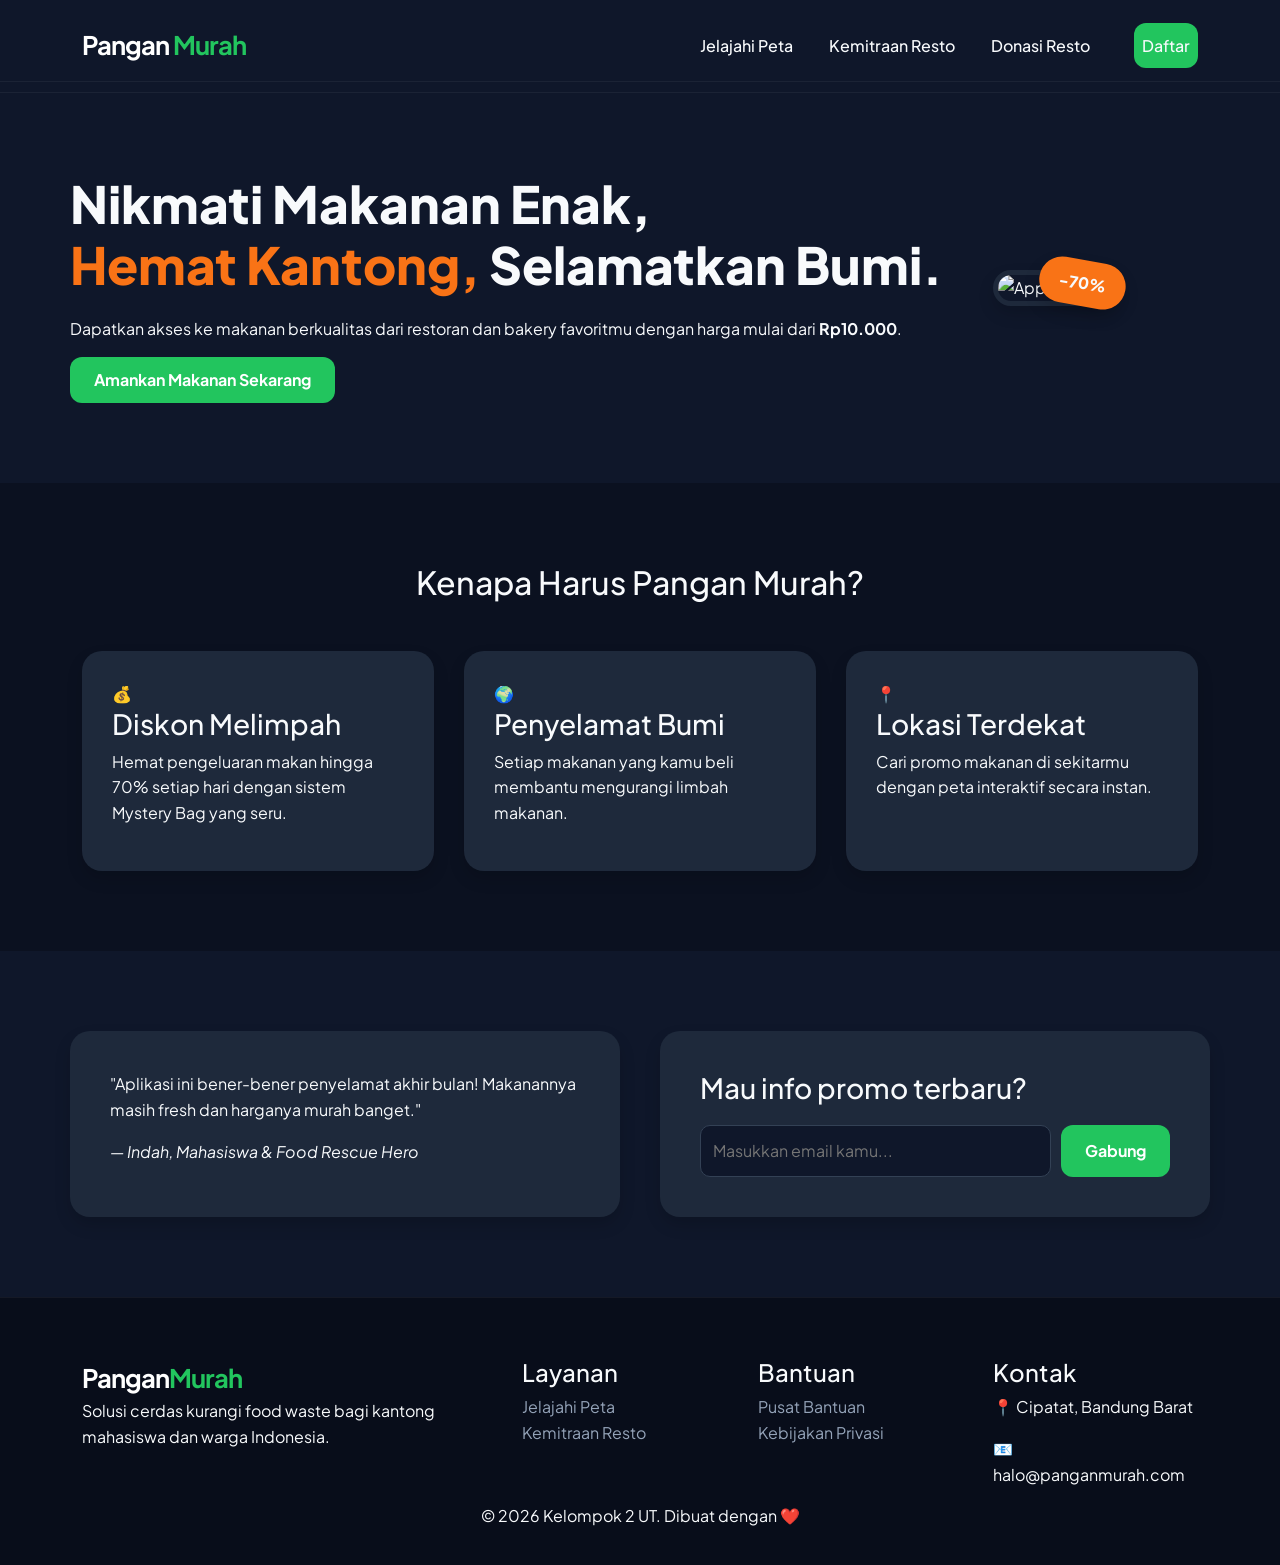
==== commit 3fd097f8: "ayolah beres" ====
--- a/index.html
+++ b/index.html
@@ -36,7 +36,7 @@
                             <a class="nav-link" href="donation.html">Donasi Resto</a>
                         </li>
                         <li class="nav-item ms-lg-3">
-                            <a class="nav-link btn-primary-custom" href="login.html">Masuk/Daftar</a>
+                            <a class="nav-link btn-primary-custom" href="login.html">Daftar</a>
                         </li>
                     </ul>
                 </div>
--- a/style.css
+++ b/style.css
@@ -132,4 +132,69 @@
 .footer-links-group ul { list-style: none; padding: 0; }
 .footer-links-group ul li a { color: var(--text-muted); text-decoration: none; transition: 0.3s; }
 .footer-links-group ul li a:hover { color: var(--primary); }
-.social-icons a { margin-right: 10px; text-decoration: none; font-size: 1.2rem; }+.social-icons a { margin-right: 10px; text-decoration: none; font-size: 1.2rem; }
+
+/* --- MOBILE RESPONSIVE FIX --- */
+@media (max-width: 991.98px) {
+    /* 1. Navbar Mobile */
+    .navbar-dark-custom {
+        padding: 10px 0 !important; /* Mengurangi kegemukan navbar sesuai gambar inspeksi */
+    }
+
+    .navbar-collapse {
+        background: var(--surface); /* Memberi warna background pada menu dropdown agar tidak transparan */
+        margin-top: 15px;
+        padding: 20px;
+        border-radius: 15px;
+        border: 1px solid rgba(255, 255, 255, 0.1);
+        box-shadow: 0 10px 30px rgba(0,0,0,0.5);
+    }
+
+    .navbar-nav .nav-link {
+        margin-left: 0 !important;
+        padding: 12px 0 !important;
+        border-bottom: 1px solid rgba(255, 255, 255, 0.05);
+    }
+
+    .navbar-nav .nav-link:last-child {
+        border-bottom: none;
+    }
+
+    /* 2. Hero Section Mobile */
+    .hero {
+        flex-direction: column-reverse; /* Gambar di atas, teks di bawah agar lebih fokus */
+        text-align: center;
+        padding: 40px 0;
+        gap: 30px;
+    }
+
+    .hero-content h1 {
+        font-size: 2.2rem; /* Ukuran teks judul lebih kecil supaya tidak memenuhi layar */
+    }
+
+    .hero-image img {
+        max-width: 100%;
+        height: auto;
+    }
+
+    /* 3. Button & Form Mobile */
+    .btn-primary-custom {
+        width: 100%; /* Tombol jadi full width agar mudah ditekan jempol */
+        justify-content: center;
+    }
+
+    .form-group-custom {
+        flex-direction: column; /* Input email dan tombol gabung jadi bertumpuk */
+    }
+
+    /* 4. Login & Register Box Mobile */
+    .login-box, .register-box {
+        padding: 25px !important; /* Mengurangi padding dalam agar box tidak terlalu sempit di layar HP */
+        border-radius: 20px !important;
+    }
+
+    .input-row {
+        flex-direction: column; /* Password dan Konfirmasi jadi atas-bawah */
+        gap: 0;
+    }
+}
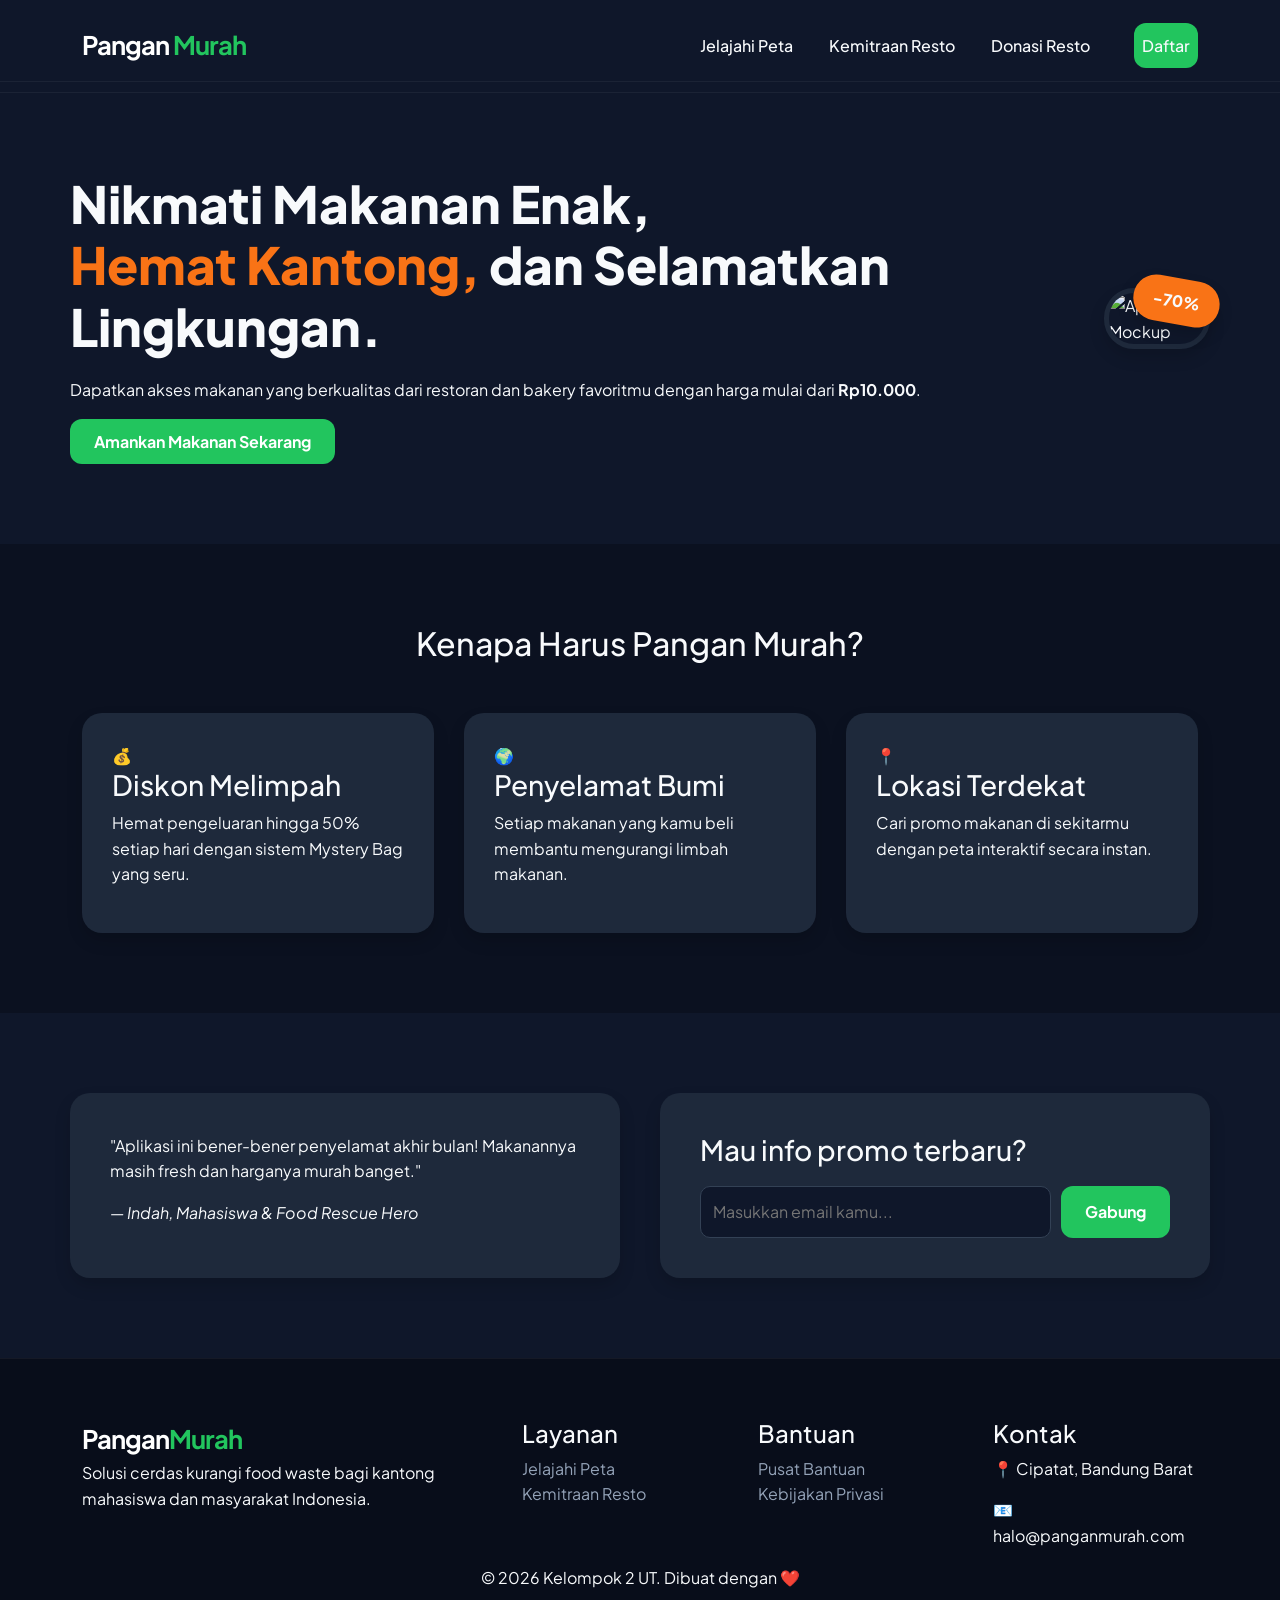
==== commit 7fd9068a: "Update index.html" ====
--- a/index.html
+++ b/index.html
@@ -47,8 +47,8 @@
     <main>
         <section class="hero container">
             <div class="hero-content">
-                <h1>Nikmati Makanan Enak, <br><span class="highlight">Hemat Kantong,</span> Selamatkan Bumi.</h1>
-                <p>Dapatkan akses ke makanan berkualitas dari restoran dan bakery favoritmu dengan harga mulai dari <strong>Rp10.000</strong>.</p>
+                <h1>Nikmati Makanan Enak, <br><span class="highlight">Hemat Kantong,</span> dan Selamatkan Lingkungan.</h1>
+                <p>Dapatkan akses makanan yang berkualitas dari restoran dan bakery favoritmu dengan harga mulai dari <strong>Rp10.000</strong>.</p>
                 <div class="hero-cta">
                     <a href="#" class="btn-primary-custom main-btn">Amankan Makanan Sekarang</a>
                 </div>
@@ -66,7 +66,7 @@
                     <article class="feature-card shadow">
                         <div class="icon">💰</div>
                         <h3>Diskon Melimpah</h3>
-                        <p>Hemat pengeluaran makan hingga 70% setiap hari dengan sistem Mystery Bag yang seru.</p>
+                        <p>Hemat pengeluaran hingga 50% setiap hari dengan sistem Mystery Bag yang seru.</p>
                     </article>
                     <article class="feature-card shadow">
                         <div class="icon">🌍</div>
@@ -102,7 +102,7 @@
         <div class="container footer-grid">
             <div class="footer-brand">
                 <div class="logo-custom">Pangan<span>Murah</span></div>
-                <p>Solusi cerdas kurangi food waste bagi kantong mahasiswa dan warga Indonesia.</p>
+                <p>Solusi cerdas kurangi food waste bagi kantong mahasiswa dan masyarakat Indonesia.</p>
             </div>
 
             <div class="footer-links-group">
@@ -134,4 +134,4 @@
 
     <script src="https://cdn.jsdelivr.net/npm/bootstrap@5.3.0/dist/js/bootstrap.bundle.min.js"></script>
 </body>
-</html>+</html>
